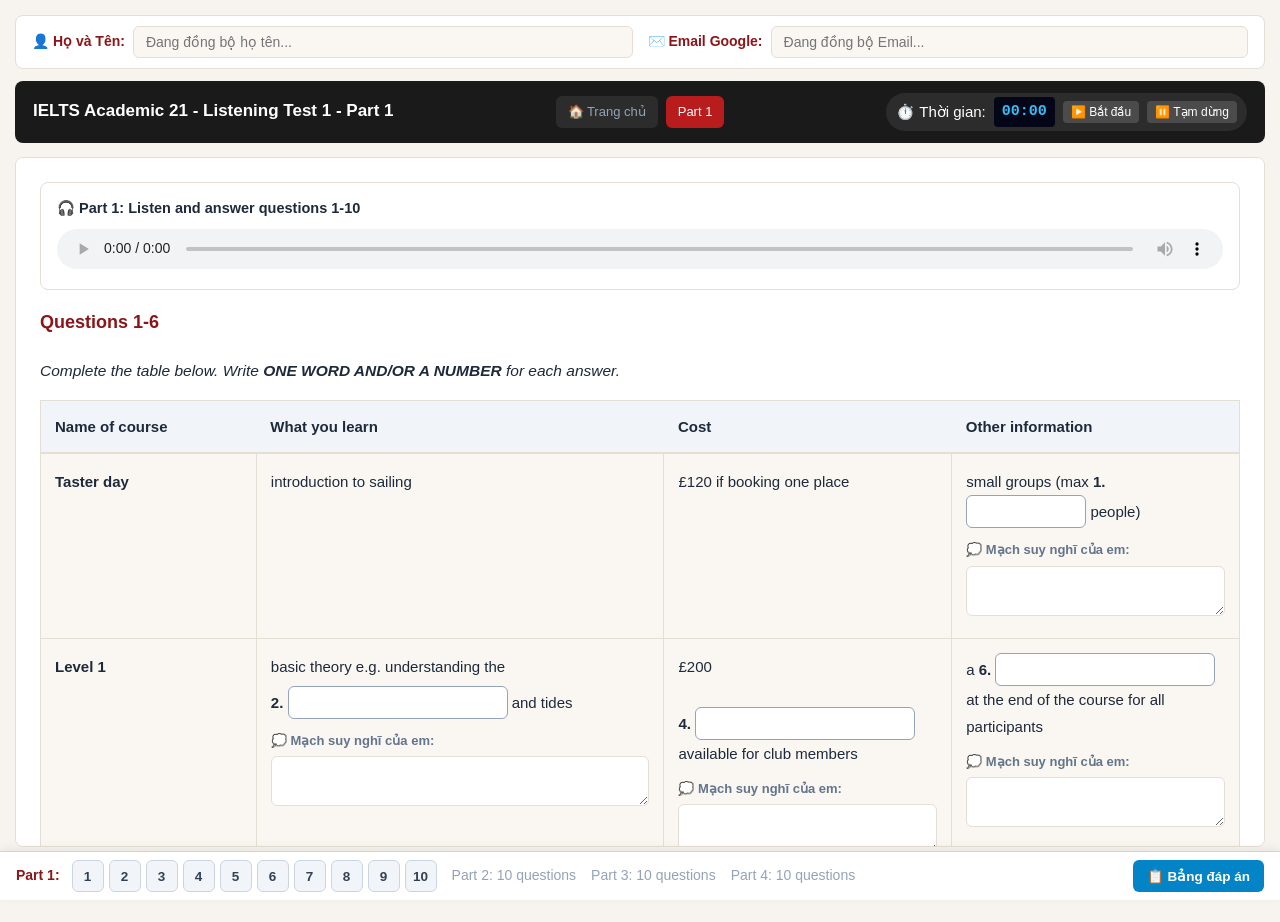
==== cam21-lis-test1-p1.html @ d8013e29 "Update cam21-lis-test1-p1.html" ====
<!DOCTYPE html>
<html lang="vi">
<head>
  <meta charset="UTF-8">
  <title>IELTS 21 Listening Test 1 - Part 1: Oyster Bay Sailing Club</title>
  <link rel="stylesheet" href="ielts-core.css">
</head>
<body>

<div class="user-info-box">
  <div class="user-info-field">
    <label for="studentNameInput">👤 Họ và Tên:</label>
    <input type="text" id="studentNameInput" placeholder="Đang đồng bộ họ tên...">
  </div>
  <div class="user-info-field">
    <label for="studentEmailInput">✉️ Email Google:</label>
    <input type="email" id="studentEmailInput" placeholder="Đang đồng bộ Email...">
  </div>
</div>

<div class="header-bar">
  <h1>IELTS Academic 21 - Listening Test 1 - Part 1</h1>
  
  <div class="header-nav">
    <a href="index.html" class="nav-link">🏠 Trang chủ</a>
    <a href="cam21-lis-test1-p1.html" class="nav-link active">Part 1</a>
  </div>

  <div class="timer-container">
    <span>⏱️ Thời gian:</span>
    <span class="timer-display" id="timerDisplay">00:00</span>
    <button class="btn-timer" onclick="startTimer()">▶️ Bắt đầu</button>
    <button class="btn-timer" onclick="pauseTimer()">⏸️ Tạm dừng</button>
  </div>

  <div class="score-badge" id="scoreBadge">Điểm số: <span id="scoreText">0/10</span></div>
</div>

<!-- CONTAINER CHÍNH -->
<div class="container" id="mainContainer">
  
  <!-- CỘT BÊN TRÁI: TRANSCRIPT (ẨN KHI LÀM, HIỆN KHI NỘP BÀI ĐỐI CHIẾU) -->
  <div class="passage-box" id="passageBox">
    <h2>LISTENING TRANSCRIPT - PART 1</h2>
    <p style="font-size: 13.5px; color: #64748b; font-style: italic; margin-bottom: 15px;">
      💡 <b>Mẹo Audio Sync:</b> Bấm vào bất kỳ câu nào bên dưới, audio sẽ tự động tua đến đúng giây đó để nghe lại!
    </p>

    <div class="transcript-line" data-time="35">
      <span class="time-stamp-tag">00:35</span><b>WOMAN:</b> Hello, Oyster Bay Sailing Club. How can I help you?
    </div>
    <div class="transcript-line" data-time="40">
      <span class="time-stamp-tag">00:40</span><b>MAN:</b> Oh hi. I'd like to find out about sailing courses for beginners.
    </div>
    <div class="transcript-line" data-time="44">
      <span class="time-stamp-tag">00:44</span><b>WOMAN:</b> No problem. Is it for yourself?
    </div>
    <div class="transcript-line" data-time="47">
      <span class="time-stamp-tag">00:47</span><b>MAN:</b> Yes. I had a look online but I'm not sure which course would be best.
    </div>
    <div class="transcript-line" data-time="52">
      <span class="time-stamp-tag">00:52</span><b>WOMAN:</b> OK. Well you might be interested in our Taster Days?
    </div>
    <div class="transcript-line" data-time="56">
      <span class="time-stamp-tag">00:56</span><b>MAN:</b> Possibly.
    </div>
    <div class="transcript-line" data-time="58">
      <span class="time-stamp-tag">00:58</span><b>WOMAN:</b> So these are for people who've never sailed before - it's basically an introduction to sailing to find out whether you enjoy it and want to carry on with it.
    </div>
    <div class="transcript-line" data-time="68">
      <span class="time-stamp-tag">01:08</span><b>MAN:</b> And how much is that?
    </div>
    <div class="transcript-line" data-time="70">
      <span class="time-stamp-tag">01:10</span><b>WOMAN:</b> It's £120 for the day - but it's reduced to £110 each if there are two of you.
    </div>
    <div class="transcript-line" data-time="78">
      <span class="time-stamp-tag">01:18</span><b>MAN:</b> No, it would just be me.
    </div>
    <div class="transcript-line" data-time="80">
      <span class="time-stamp-tag">01:20</span><b>WOMAN:</b> Oh that's fine. <span class="hl" id="hl-q1" data-q="[Q1]">You'd be in a small group, usually about eight people but no more than <span class="kw">ten</span></span> - and everyone's always very friendly.
    </div>
    <div class="transcript-line" data-time="91">
      <span class="time-stamp-tag">01:31</span><b>MAN:</b> Uh huh. And are there any other suitable courses?
    </div>
    <div class="transcript-line" data-time="95">
      <span class="time-stamp-tag">01:35</span><b>WOMAN:</b> The other option is the Level 1 course. These are two-day weekend courses and we run those all year round.
    </div>
    <div class="transcript-line" data-time="103">
      <span class="time-stamp-tag">01:43</span><b>MAN:</b> OK. And what do you learn on that course?
    </div>
    <div class="transcript-line" data-time="106">
      <span class="time-stamp-tag">01:46</span><b>WOMAN:</b> This is a mix of theory and practical skills. <span class="hl" id="hl-q2" data-q="[Q2]">So you learn about things like the <span class="kw">weather</span>, which is obviously really important and also the tides</span>, <span class="hl" id="hl-q3" data-q="[Q3]">as well as learning basic sailing skills. You go out into the harbour in special training dinghies for beginners, two people in each dinghy and an instructor. He or she will make sure you understand everything you need to know about <span class="kw">safety</span></span>.
    </div>
    <div class="transcript-line" data-time="137">
      <span class="time-stamp-tag">02:17</span><b>MAN:</b> It sounds like hard work!
    </div>
    <div class="transcript-line" data-time="139">
      <span class="time-stamp-tag">02:19</span><b>WOMAN:</b> Yes, but you'll have a lot of fun too.
    </div>
    <div class="transcript-line" data-time="142">
      <span class="time-stamp-tag">02:22</span><b>MAN:</b> And the cost of that one is ... ?
    </div>
    <div class="transcript-line" data-time="144">
      <span class="time-stamp-tag">02:24</span><b>WOMAN:</b> <span class="hl" id="hl-q4" data-q="[Q4]">£200. But it's a bit cheaper if you decide to join the club. There's a <span class="kw">discount</span> for members</span>.
    </div>
    <div class="transcript-line" data-time="152">
      <span class="time-stamp-tag">02:32</span><b>MAN:</b> Well, I'm not sure about that yet.
    </div>
    <div class="transcript-line" data-time="155">
      <span class="time-stamp-tag">02:35</span><b>WOMAN:</b> You've got plenty of time to decide.
    </div>
    <div class="transcript-line" data-time="158">
      <span class="time-stamp-tag">02:38</span><b>MAN:</b> And does the cost include everything?
    </div>
    <div class="transcript-line" data-time="160">
      <span class="time-stamp-tag">02:40</span><b>WOMAN:</b> <span class="hl" id="hl-q5" data-q="[Q5]">Yes, everything's included and you also get a really good <span class="kw">dictionary</span> explaining all the sailing terminology</span>. A lot of people struggle with this at first. It's got lots of pictures, so I'm sure you'd find it really helpful. <span class="hl" id="hl-q6" data-q="[Q6]">And on completion of the course you get a <span class="kw">certificate</span></span>. Then you're ready to move on to the Level 2 course.
    </div>
    <div class="transcript-line" data-time="186">
      <span class="time-stamp-tag">03:06</span><b>MAN:</b> Sounds good.
    </div>
    <div class="transcript-line" data-time="188">
      <span class="time-stamp-tag">03:08</span><b>WOMAN:</b> I think that's all the info you need for now. Just a couple of general things. For example, it's really important that you know how to swim.
    </div>
    <div class="transcript-line" data-time="196">
      <span class="time-stamp-tag">03:16</span><b>MAN:</b> Yes, I'm pretty confident in the water.
    </div>
    <div class="transcript-line" data-time="199">
      <span class="time-stamp-tag">03:19</span><b>WOMAN:</b> Great. <span class="hl" id="hl-q7" data-q="[Q7]">The other thing I should tell you is that we provide wetsuits and life jackets but you need to bring swimming trunks and some old trainers. MAN: And a <span class="kw">towel</span>? WOMAN: Yes definitely</span>. And you might want to bring your own toiletries, things like shampoo.
    </div>
    <div class="transcript-line" data-time="220">
      <span class="time-stamp-tag">03:40</span><b>MAN:</b> <span class="hl" id="hl-q8" data-q="[Q8]">OK. What about food and drink? Do I need to bring that or is there a <span class="kw">café</span> at the club? WOMAN: Yes, you can get sandwiches, cakes and snacks there</span>. The food's pretty reasonable.
    </div>
    <div class="transcript-line" data-time="234">
      <span class="time-stamp-tag">03:54</span><b>MAN:</b> OK good. Well I think I'm interested in the Level 1 course. But I know absolutely nothing about sailing so is there anything I can do to prepare myself a bit?
    </div>
    <div class="transcript-line" data-time="246">
      <span class="time-stamp-tag">04:06</span><b>WOMAN:</b> <span class="hl" id="hl-q9" data-q="[Q9]">I recommend you watch some <span class="kw">videos</span> we use for training. They're available online</span>. I can send you the link. They'll give you an idea of what to expect.
    </div>
    <div class="transcript-line" data-time="259">
      <span class="time-stamp-tag">04:19</span><b>MAN:</b> Perfect, thanks. That would be very helpful. <span class="hl" id="hl-q10" data-q="[Q10]">Oh and just one other thing - I'll be cycling to the club and will need somewhere to put valuables. I'm just wondering if there are <span class="kw">lockers</span> for people to use? WOMAN: Yes, there are plenty in the changing rooms</span>.
    </div>
    <div class="transcript-line" data-time="275">
      <span class="time-stamp-tag">04:35</span><b>MAN:</b> Great. OK well could you book me onto...
    </div>
  </div>

  <!-- THANH KÉO RESIZER CHIA CỘT (CÓ ICON 2 MŨI TÊN NHƯ HÌNH) -->
  <div class="resizer" id="dragResizer">
    <div class="resizer-icon">◄►</div>
  </div>

  <!-- CỘT BÊN PHẢI: AUDIO & CÂU HỎI -->
  <div class="question-box" id="questionBox">
    
    <!-- Audio Player -->
    <div class="audio-player-container">
      <div class="audio-player-header">
        🎧 <b>Part 1:</b> Listen and answer questions 1-10
      </div>
      <audio id="mainAudioElement" class="audio-player-element" controls preload="metadata">
        <source src="https://archive.org/download/cambridge-21-test-1_202609/Cambridge%2021%20-%20Test%201.mp3" type="audio/mpeg">
        Trình duyệt của bạn không hỗ trợ phát âm thanh.
      </audio>
    </div>

    <!-- KHỐI BẢNG CÂU HỎI 1-6 -->
    <h3 style="color: var(--primary-blue); font-size: 18px; margin-top: 5px;">Questions 1-6</h3>
    <p><i>Complete the table below. Write <b>ONE WORD AND/OR A NUMBER</b> for each answer.</i></p>

    <table class="table-question">
      <thead>
        <tr>
          <th style="width: 18%;">Name of course</th>
          <th style="width: 34%;">What you learn</th>
          <th style="width: 24%;">Cost</th>
          <th style="width: 24%;">Other information</th>
        </tr>
      </thead>
      <tbody>
        <tr>
          <td><b>Taster day</b></td>
          <td>introduction to sailing</td>
          <td>£120 if booking one place</td>
          <td>
            <div class="question" id="q1" style="background: transparent; padding: 0; border: none;">
              small groups (max <b>1.</b> <input type="text" id="q1_input" class="fill-input" style="width: 70px;"> people)
              <div class="thought-box"><label>💭 Mạch suy nghĩ của em:</label><textarea id="q1_thought"></textarea></div>
              <div class="result"></div>
              <div class="explanation">
                <div class="exp-step">• <b>Đáp án đúng:</b> <span class="kw-exp">10</span> hoặc <span class="kw-exp">ten</span></div>
                <div class="exp-step">• <b>Dấu hiệu:</b> "usually about eight people but no more than ten" (no more than = max).</div>
                <button class="btn-locate" onclick="highlightText('hl-q1')">📍 Xem vị trí transcript</button>
                <div class="ai-assistant-box">
                  <label>🤖 Hỏi Trợ giảng AI về câu này:</label>
                  <div class="ai-input-group"><input type="text" id="ai_ask_q1"><button class="ai-btn" onclick="askGeminiAI('q1')">Gửi AI</button></div>
                  <div class="ai-response" id="ai_response_q1"></div>
                </div>
              </div>
            </div>
          </td>
        </tr>

        <tr>
          <td rowspan="2"><b>Level 1</b></td>
          <td>
            basic theory e.g. understanding the 
            <div class="question" id="q2" style="background: transparent; padding: 0; margin: 6px 0; border: none;">
              <b>2.</b> <input type="text" id="q2_input" class="fill-input"> and tides
              <div class="thought-box"><label>💭 Mạch suy nghĩ của em:</label><textarea id="q2_thought"></textarea></div>
              <div class="result"></div>
              <div class="explanation">
                <div class="exp-step">• <b>Đáp án đúng:</b> <span class="kw-exp">weather</span></div>
                <div class="exp-step">• <b>Dấu hiệu:</b> "learn about things like the weather... and also the tides".</div>
                <button class="btn-locate" onclick="highlightText('hl-q2')">📍 Xem vị trí transcript</button>
                <div class="ai-assistant-box">
                  <label>🤖 Hỏi Trợ giảng AI về câu này:</label>
                  <div class="ai-input-group"><input type="text" id="ai_ask_q2"><button class="ai-btn" onclick="askGeminiAI('q2')">Gửi AI</button></div>
                  <div class="ai-response" id="ai_response_q2"></div>
                </div>
              </div>
            </div>
            <br>
            basic sailing skills including 
            <div class="question" id="q3" style="background: transparent; padding: 0; margin: 6px 0; border: none;">
              <b>3.</b> <input type="text" id="q3_input" class="fill-input"> information
              <div class="thought-box"><label>💭 Mạch suy nghĩ của em:</label><textarea id="q3_thought"></textarea></div>
              <div class="result"></div>
              <div class="explanation">
                <div class="exp-step">• <b>Đáp án đúng:</b> <span class="kw-exp">safety</span></div>
                <div class="exp-step">• <b>Dấu hiệu:</b> "understand everything you need to know about safety".</div>
                <button class="btn-locate" onclick="highlightText('hl-q3')">📍 Xem vị trí transcript</button>
                <div class="ai-assistant-box">
                  <label>🤖 Hỏi Trợ giảng AI về câu này:</label>
                  <div class="ai-input-group"><input type="text" id="ai_ask_q3"><button class="ai-btn" onclick="askGeminiAI('q3')">Gửi AI</button></div>
                  <div class="ai-response" id="ai_response_q3"></div>
                </div>
              </div>
            </div>
          </td>
          <td>
            £200<br><br>
            <div class="question" id="q4" style="background: transparent; padding: 0; border: none;">
              <b>4.</b> <input type="text" id="q4_input" class="fill-input"> available for club members
              <div class="thought-box"><label>💭 Mạch suy nghĩ của em:</label><textarea id="q4_thought"></textarea></div>
              <div class="result"></div>
              <div class="explanation">
                <div class="exp-step">• <b>Đáp án đúng:</b> <span class="kw-exp">discount</span></div>
                <div class="exp-step">• <b>Dấu hiệu:</b> "There's a discount for members".</div>
                <button class="btn-locate" onclick="highlightText('hl-q4')">📍 Xem vị trí transcript</button>
                <div class="ai-assistant-box">
                  <label>🤖 Hỏi Trợ giảng AI về câu này:</label>
                  <div class="ai-input-group"><input type="text" id="ai_ask_q4"><button class="ai-btn" onclick="askGeminiAI('q4')">Gửi AI</button></div>
                  <div class="ai-response" id="ai_response_q4"></div>
                </div>
              </div>
            </div>
            <br>
            all inclusive (plus a useful 
            <div class="question" id="q5" style="background: transparent; padding: 0; border: none;">
              <b>5.</b> <input type="text" id="q5_input" class="fill-input"> )
              <div class="thought-box"><label>💭 Mạch suy nghĩ của em:</label><textarea id="q5_thought"></textarea></div>
              <div class="result"></div>
              <div class="explanation">
                <div class="exp-step">• <b>Đáp án đúng:</b> <span class="kw-exp">dictionary</span></div>
                <div class="exp-step">• <b>Dấu hiệu:</b> "get a really good dictionary... find it really helpful" (helpful = useful).</div>
                <button class="btn-locate" onclick="highlightText('hl-q5')">📍 Xem vị trí transcript</button>
                <div class="ai-assistant-box">
                  <label>🤖 Hỏi Trợ giảng AI về câu này:</label>
                  <div class="ai-input-group"><input type="text" id="ai_ask_q5"><button class="ai-btn" onclick="askGeminiAI('q5')">Gửi AI</button></div>
                  <div class="ai-response" id="ai_response_q5"></div>
                </div>
              </div>
            </div>
          </td>
          <td>
            <div class="question" id="q6" style="background: transparent; padding: 0; border: none;">
              a <b>6.</b> <input type="text" id="q6_input" class="fill-input"> at the end of the course for all participants
              <div class="thought-box"><label>💭 Mạch suy nghĩ của em:</label><textarea id="q6_thought"></textarea></div>
              <div class="result"></div>
              <div class="explanation">
                <div class="exp-step">• <b>Đáp án đúng:</b> <span class="kw-exp">certificate</span></div>
                <div class="exp-step">• <b>Dấu hiệu:</b> "on completion of the course you get a certificate".</div>
                <button class="btn-locate" onclick="highlightText('hl-q6')">📍 Xem vị trí transcript</button>
                <div class="ai-assistant-box">
                  <label>🤖 Hỏi Trợ giảng AI về câu này:</label>
                  <div class="ai-input-group"><input type="text" id="ai_ask_q6"><button class="ai-btn" onclick="askGeminiAI('q6')">Gửi AI</button></div>
                  <div class="ai-response" id="ai_response_q6"></div>
                </div>
              </div>
            </div>
          </td>
        </tr>
      </tbody>
    </table>

    <!-- KHỐI CÂU HỎI 7-10 -->
    <h3 style="color: var(--primary-blue); font-size: 18px; margin-top: 35px;">Questions 7-10</h3>
    <p><i>Complete the notes below. Write <b>ONE WORD ONLY</b> for each answer.</i></p>

    <div style="background: var(--bg-subcard); border: 1px solid var(--border-color); padding: 18px; border-radius: 8px;">
      <h4 style="margin-top: 0; font-size: 16px;">General information</h4>
      <ul style="line-height: 2.2; padding-left: 20px;">
        <li>Participants must be able to swim.</li>
        
        <li class="question" id="q7" style="background: transparent; padding: 0; border: none;">
          Bring suitable clothing, a <b>7.</b> <input type="text" id="q7_input" class="fill-input"> and toiletries (e.g. shampoo).
          <div class="thought-box"><label>💭 Mạch suy nghĩ của em:</label><textarea id="q7_thought"></textarea></div>
          <div class="result"></div>
          <div class="explanation">
            <div class="exp-step">• <b>Đáp án đúng:</b> <span class="kw-exp">towel</span></div>
            <div class="exp-step">• <b>Dấu hiệu:</b> MAN: "And a towel?" - WOMAN: "Yes definitely".</div>
            <button class="btn-locate" onclick="highlightText('hl-q7')">📍 Xem vị trí transcript</button>
            <div class="ai-assistant-box">
              <label>🤖 Hỏi Trợ giảng AI về câu này:</label>
              <div class="ai-input-group"><input type="text" id="ai_ask_q7"><button class="ai-btn" onclick="askGeminiAI('q7')">Gửi AI</button></div>
              <div class="ai-response" id="ai_response_q7"></div>
            </div>
          </div>
        </li>

        <li class="question" id="q8" style="background: transparent; padding: 0; border: none;">
          There is a <b>8.</b> <input type="text" id="q8_input" class="fill-input"> at the club.
          <div class="thought-box"><label>💭 Mạch suy nghĩ của em:</label><textarea id="q8_thought"></textarea></div>
          <div class="result"></div>
          <div class="explanation">
            <div class="exp-step">• <b>Đáp án đúng:</b> <span class="kw-exp">café</span> hoặc <span class="kw-exp">cafe</span></div>
            <div class="exp-step">• <b>Dấu hiệu:</b> "is there a café at the club? WOMAN: Yes...".</div>
            <button class="btn-locate" onclick="highlightText('hl-q8')">📍 Xem vị trí transcript</button>
            <div class="ai-assistant-box">
              <label>🤖 Hỏi Trợ giảng AI về câu này:</label>
              <div class="ai-input-group"><input type="text" id="ai_ask_q8"><button class="ai-btn" onclick="askGeminiAI('q8')">Gửi AI</button></div>
              <div class="ai-response" id="ai_response_q8"></div>
            </div>
          </div>
        </li>

        <li class="question" id="q9" style="background: transparent; padding: 0; border: none;">
          Online training <b>9.</b> <input type="text" id="q9_input" class="fill-input"> are recommended.
          <div class="thought-box"><label>💭 Mạch suy nghĩ của em:</label><textarea id="q9_thought"></textarea></div>
          <div class="result"></div>
          <div class="explanation">
            <div class="exp-step">• <b>Đáp án đúng:</b> <span class="kw-exp">videos</span></div>
            <div class="exp-step">• <b>Dấu hiệu:</b> "I recommend you watch some videos... available online".</div>
            <button class="btn-locate" onclick="highlightText('hl-q9')">📍 Xem vị trí transcript</button>
            <div class="ai-assistant-box">
              <label>🤖 Hỏi Trợ giảng AI về câu này:</label>
              <div class="ai-input-group"><input type="text" id="ai_ask_q9"><button class="ai-btn" onclick="askGeminiAI('q9')">Gửi AI</button></div>
              <div class="ai-response" id="ai_response_q9"></div>
            </div>
          </div>
        </li>

        <li class="question" id="q10" style="background: transparent; padding: 0; border: none;">
          <b>10.</b> <input type="text" id="q10_input" class="fill-input"> are available for course participants.
          <div class="thought-box"><label>💭 Mạch suy nghĩ của em:</label><textarea id="q10_thought"></textarea></div>
          <div class="result"></div>
          <div class="explanation">
            <div class="exp-step">• <b>Đáp án đúng:</b> <span class="kw-exp">lockers</span></div>
            <div class="exp-step">• <b>Dấu hiệu:</b> "wondering if there are lockers... WOMAN: Yes, there are plenty".</div>
            <button class="btn-locate" onclick="highlightText('hl-q10')">📍 Xem vị trí transcript</button>
            <div class="ai-assistant-box">
              <label>🤖 Hỏi Trợ giảng AI về câu này:</label>
              <div class="ai-input-group"><input type="text" id="ai_ask_q10"><button class="ai-btn" onclick="askGeminiAI('q10')">Gửi AI</button></div>
              <div class="ai-response" id="ai_response_q10"></div>
            </div>
          </div>
        </li>
      </ul>
    </div>

    <button class="btn-submit" onclick="checkAnswers()">CHẤM BÀI VÀ NỘP KẾT QUẢ</button>
  </div>
</div>

<!-- THANH ĐIỀU HƯỚNG DƯỚI ĐÁY (BOTTOM NAVIGATION BAR) -->
<div class="bottom-nav-bar">
  <div class="bottom-nav-left">
    <div class="part-tab-item active">
      <span>Part 1:</span>
      <div class="part-q-badges">
        <button type="button" class="q-badge-btn" id="badge_q1" onclick="scrollToQuestion('q1')">1</button>
        <button type="button" class="q-badge-btn" id="badge_q2" onclick="scrollToQuestion('q2')">2</button>
        <button type="button" class="q-badge-btn" id="badge_q3" onclick="scrollToQuestion('q3')">3</button>
        <button type="button" class="q-badge-btn" id="badge_q4" onclick="scrollToQuestion('q4')">4</button>
        <button type="button" class="q-badge-btn" id="badge_q5" onclick="scrollToQuestion('q5')">5</button>
        <button type="button" class="q-badge-btn" id="badge_q6" onclick="scrollToQuestion('q6')">6</button>
        <button type="button" class="q-badge-btn" id="badge_q7" onclick="scrollToQuestion('q7')">7</button>
        <button type="button" class="q-badge-btn" id="badge_q8" onclick="scrollToQuestion('q8')">8</button>
        <button type="button" class="q-badge-btn" id="badge_q9" onclick="scrollToQuestion('q9')">9</button>
        <button type="button" class="q-badge-btn" id="badge_q10" onclick="scrollToQuestion('q10')">10</button>
      </div>
    </div>
    <div class="part-tab-item" style="color: #94a3b8; font-weight: normal;">Part 2: 10 questions</div>
    <div class="part-tab-item" style="color: #94a3b8; font-weight: normal;">Part 3: 10 questions</div>
    <div class="part-tab-item" style="color: #94a3b8; font-weight: normal;">Part 4: 10 questions</div>
  </div>

  <div class="bottom-nav-right">
    <button type="button" class="btn-open-modal-list" onclick="toggleResultModal(true)">
      📋 Bảng đáp án
    </button>
  </div>
</div>

<!-- MODAL POPUP DANH SÁCH BÀI LÀM & KẾT QUẢ TỔNG HỢP -->
<div class="modal-backdrop" id="resultModal">
  <div class="modal-content-card">
    <button class="btn-close-modal" onclick="toggleResultModal(false)">✕</button>
    
    <div class="modal-score-summary" id="modalScoreSummaryBox">
      <h2 id="modalBandScoreText">Band Score: Đang làm bài</h2>
      <p style="margin: 6px 0 0 0; color: #475569; font-weight: 600;" id="modalScoreDetailText">
        Hãy điền các câu hỏi và bấm nộp bài để xem điểm chi tiết!
      </p>
    </div>

    <table class="modal-table">
      <thead>
        <tr>
          <th style="width: 15%;">#</th>
          <th style="width: 45%;">Câu trả lời của bạn</th>
          <th style="width: 40%;">Đáp án đúng</th>
        </tr>
      </thead>
      <tbody id="modalTableBody">
        <!-- JS sẽ tự động sinh các dòng câu trả lời vào đây -->
      </tbody>
    </table>
  </div>
</div>

<script>
  window.TEST_DATA = {
    title: "Cam 21 Listening Test 1 - Part 1",
    answers: {
      q1: ["10", "ten"],
      q2: "weather",
      q3: "safety",
      q4: "discount",
      q5: "dictionary",
      q6: "certificate",
      q7: "towel",
      q8: ["café", "cafe"],
      q9: "videos",
      q10: ["lockers", "Lockers"]
    }
  };
</script>
<script src="ielts-core.js"></script>
</body>
</html>
---- ielts-core.css ----
/* ==========================================================================
   IELTS PRACTICE TEST CORE STYLESHEET (ENHANCED FOR LISTENING & READING)
   Features: Resizable Split, Dynamic Full-Width, Bottom Question Bar,
             Audio-Track Sync, Result Modal, Dark Mode, Thought Box, AI Box
   ========================================================================== */

:root {
  --font-size-base: 15px;
  --bg-body: #F7F4EF;
  --bg-card: #FFFFFF;
  --bg-subcard: #FAF7F2;
  --text-main: #1e293b;
  --text-muted: #64748b;
  --border-color: #E5DED4;
  --primary-blue: #8B1518;
  --primary-dark: #1A1A1A;
}

body.dark-theme {
  --bg-body: #0f172a;
  --bg-card: #1e293b;
  --bg-subcard: #0f172a;
  --text-main: #f8fafc;
  --text-muted: #94a3b8;
  --border-color: #334155;
  --primary-blue: #38bdf8;
  --primary-dark: #020617;
}

* { box-sizing: border-box; }

body {
  font-family: 'Segoe UI', -apple-system, BlinkMacSystemFont, Roboto, Helvetica, Arial, sans-serif;
  margin: 0;
  padding: 15px 15px 75px 15px; /* Để trống 75px dưới đáy cho bottom bar */
  background-color: var(--bg-body);
  color: var(--text-main);
  font-size: var(--font-size-base);
  line-height: 1.7;
}

/* User Info Bar */
.user-info-box {
  background: var(--bg-card);
  border: 1px solid var(--border-color);
  padding: 10px 16px;
  border-radius: 8px;
  margin-bottom: 12px;
  display: flex;
  flex-wrap: wrap;
  gap: 15px;
  align-items: center;
}

.user-info-field {
  display: flex;
  align-items: center;
  gap: 8px;
  flex: 1;
  min-width: 240px;
}

.user-info-field label {
  font-weight: 600;
  color: var(--primary-blue);
  font-size: 14px;
  white-space: nowrap;
}

.user-info-field input {
  padding: 7px 12px;
  font-size: 14px;
  border: 1px solid var(--border-color);
  background: var(--bg-subcard);
  color: var(--text-main);
  border-radius: 6px;
  width: 100%;
  outline: none;
}

/* Header Bar */
.header-bar {
  background: var(--primary-dark);
  color: #ffffff;
  padding: 12px 18px;
  border-radius: 8px;
  margin-bottom: 14px;
  display: flex;
  justify-content: space-between;
  align-items: center;
  flex-wrap: wrap;
  gap: 12px;
}

.header-bar h1 {
  margin: 0;
  font-size: 17px;
  font-weight: 700;
}

.header-nav {
  display: flex;
  gap: 8px;
  align-items: center;
}

.nav-link {
  color: #94a3b8;
  text-decoration: none;
  font-size: 13px;
  padding: 5px 12px;
  border-radius: 6px;
  background: rgba(255,255,255,0.08);
}

.nav-link:hover, .nav-link.active {
  color: #ffffff;
  background: #b91c1c;
}

.timer-container {
  display: flex;
  align-items: center;
  gap: 8px;
  background: rgba(255,255,255,0.08);
  padding: 4px 10px;
  border-radius: 20px;
}

.timer-display {
  font-size: 15px;
  font-weight: bold;
  font-family: monospace;
  color: #38bdf8;
  background: #020617;
  padding: 2px 8px;
  border-radius: 4px;
}

.btn-timer {
  background: rgba(255,255,255,0.15);
  color: white;
  border: none;
  padding: 4px 8px;
  border-radius: 4px;
  font-size: 12px;
  cursor: pointer;
}

.score-badge {
  background: #16a34a;
  color: white;
  padding: 5px 14px;
  border-radius: 20px;
  font-weight: bold;
  font-size: 14px;
  display: none;
}

/* Audio Player */
.audio-player-container {
  background: var(--bg-card);
  border: 1.5px solid var(--border-color);
  border-radius: 8px;
  padding: 12px 16px;
  margin-bottom: 16px;
}

.audio-player-header {
  font-weight: 700;
  font-size: 14.5px;
  color: var(--text-main);
  margin-bottom: 8px;
}

.audio-player-element {
  width: 100%;
  height: 40px;
  outline: none;
}

/* ==========================================================================
   LAYOUT CONTAINER: FULL-WIDTH (Khi làm bài) & SPLIT-VIEW (Sau khi nộp)
   ========================================================================== */
.container {
  display: flex;
  gap: 0;
  width: 100%;
  margin: auto;
  height: calc(100vh - 210px);
  min-height: 520px;
  position: relative;
  overflow: hidden;
  border-radius: 8px;
  border: 1px solid var(--border-color);
  background: var(--bg-card);
}

/* Trong lúc làm bài: Transcript bị ẩn, Question tràn full 100% */
.passage-box {
  display: none; /* Mặc định ẩn lúc làm */
  width: 50%;
  background: var(--bg-card);
  padding: 22px;
  overflow-y: auto;
  font-size: 15.5px;
  line-height: 1.8;
  border-right: none;
}

.resizer {
  display: none; /* Ẩn lúc làm */
  width: 14px;
  background: #e2e8f0;
  cursor: col-resize;
  position: relative;
  z-index: 10;
  user-select: none;
  align-items: center;
  justify-content: center;
  transition: background 0.2s;
}

.resizer:hover, .resizer.resizing {
  background: #cbd5e1;
}

/* Nút icon 2 mũi tên kéo ở giữa giống hệt trong ảnh */
.resizer-icon {
  background: #ffffff;
  border: 1px solid #94a3b8;
  border-radius: 4px;
  padding: 4px 1px;
  font-size: 11px;
  font-weight: bold;
  color: #334155;
  box-shadow: 0 1px 3px rgba(0,0,0,0.15);
  pointer-events: none;
}

.question-box {
  width: 100%; /* Tràn viền 100% lúc đang làm bài */
  background: var(--bg-card);
  padding: 24px;
  overflow-y: auto;
  font-size: 15.5px;
  line-height: 1.8;
}

/* KHI NỘP BÀI HOẶC CHẾ ĐỘ XEM LẠI (.submitted-mode) */
.container.submitted-mode .passage-box {
  display: block;
  width: 50%;
}

.container.submitted-mode .resizer {
  display: flex;
}

.container.submitted-mode .question-box {
  width: calc(50% - 14px);
  flex: 1;
}

/* ==========================================================================
   AUDIO-TRACK SYNC TRANSCRIPT
   ========================================================================== */
.transcript-line {
  padding: 4px 8px;
  border-radius: 5px;
  margin-bottom: 8px;
  cursor: pointer;
  transition: background-color 0.2s;
  display: block;
}

.transcript-line:hover {
  background-color: #f1f5f9;
}

/* Câu đang được phát theo audio */
.transcript-line.playing-active {
  background-color: #fef08a !important;
  border-left: 3px solid #eab308;
}

.time-stamp-tag {
  font-size: 11px;
  color: #64748b;
  margin-right: 6px;
  user-select: none;
  font-weight: 600;
}

/* ==========================================================================
   BẢNG VÀ CÂU HỎI CHỮ TO, RÕ RÀNG
   ========================================================================== */
.table-question {
  width: 100%;
  border-collapse: collapse;
  margin-top: 14px;
  background: var(--bg-subcard);
  border: 1.5px solid var(--border-color);
  border-radius: 8px;
  font-size: 15px;
}

.table-question th {
  background: #f1f5f9;
  border-bottom: 2px solid var(--border-color);
  padding: 12px 14px;
  text-align: left;
  font-weight: 700;
  color: var(--text-main);
}

.table-question td {
  padding: 14px;
  border-bottom: 1px solid var(--border-color);
  border-right: 1px solid var(--border-color);
  vertical-align: top;
}

.table-question td:last-child {
  border-right: none;
}

/* Input điền câu trả lời */
input[type="text"].fill-input,
.question input[type="text"] {
  padding: 7px 12px;
  border: 1.5px solid #94a3b8;
  background: var(--bg-card);
  color: var(--text-main);
  border-radius: 6px;
  min-width: 120px;
  font-size: 15px;
  font-weight: 600;
  outline: none;
  transition: border-color 0.2s;
}

input[type="text"].fill-input:focus {
  border-color: #0284c7;
  box-shadow: 0 0 0 2px rgba(2,132,199,0.15);
}

/* Ô Mạch suy nghĩ & AI Assistant */
.thought-box {
  margin-top: 10px;
}

.thought-box label {
  font-size: 13px;
  font-weight: 600;
  color: var(--text-muted);
  display: block;
  margin-bottom: 4px;
}

.thought-box textarea {
  width: 100%;
  height: 50px;
  padding: 8px 10px;
  font-size: 13.5px;
  border: 1px solid var(--border-color);
  background: var(--bg-card);
  color: var(--text-main);
  border-radius: 6px;
  resize: vertical;
  outline: none;
}

.explanation {
  font-size: 14.5px;
  background: var(--bg-card);
  border: 1px solid var(--border-color);
  border-left: 4px solid #0284c7;
  padding: 14px;
  margin-top: 10px;
  border-radius: 6px;
  display: none;
}

.ai-assistant-box {
  margin-top: 10px;
  padding: 12px;
  background: var(--bg-subcard);
  border: 1px solid var(--border-color);
  border-radius: 8px;
}

.ai-assistant-box label {
  font-size: 13px;
  font-weight: 700;
  color: var(--primary-blue);
  display: block;
}

.ai-input-group {
  display: flex;
  gap: 8px;
  margin-top: 6px;
}

.ai-input-group input {
  flex: 1;
  padding: 7px 10px;
  font-size: 13px;
  border: 1px solid var(--border-color);
  background: var(--bg-card);
  border-radius: 6px;
}

.ai-btn {
  background: var(--primary-blue);
  color: white;
  border: none;
  padding: 7px 14px;
  font-size: 13px;
  font-weight: 700;
  border-radius: 6px;
  cursor: pointer;
}

.btn-locate {
  background: #f8fafc;
  border: 1px solid var(--border-color);
  padding: 5px 10px;
  font-size: 13px;
  border-radius: 4px;
  cursor: pointer;
  margin-top: 6px;
  font-weight: 600;
}

.kw-exp {
  background-color: #bbf7d0;
  color: #14532d;
  padding: 2px 6px;
  border-radius: 4px;
  font-weight: 700;
}

/* Nút nộp bài */
.btn-submit {
  background-color: #8B1518;
  color: white;
  border: none;
  padding: 12px 20px;
  font-size: 16px;
  font-weight: 700;
  border-radius: 8px;
  cursor: pointer;
  width: 100%;
  margin-top: 25px;
}

.btn-submit:hover {
  filter: brightness(1.1);
}

/* Highlight Transcript khi bấm nút Locate */
.submitted .hl {
  background-color: #fef08a;
  padding: 2px 4px;
  border-radius: 3px;
  color: #1e293b;
}

.submitted .hl-active {
  background-color: #fde047 !important;
  outline: 2px solid #ca8a04;
}

.submitted .kw {
  background-color: #86efac !important;
  font-weight: 700;
  padding: 1px 4px;
  border-radius: 3px;
  color: #14532d;
}

/* ==========================================================================
   BOTTOM NAVIGATION BAR (CỐ ĐỊNH PHÍA DƯỚI)
   ========================================================================== */
.bottom-nav-bar {
  position: fixed;
  bottom: 0;
  left: 0;
  width: 100%;
  background: #ffffff;
  border-top: 1.5px solid #cbd5e1;
  box-shadow: 0 -3px 10px rgba(0,0,0,0.06);
  padding: 8px 16px;
  display: flex;
  justify-content: space-between;
  align-items: center;
  z-index: 100;
  font-size: 14px;
}

.bottom-nav-left {
  display: flex;
  align-items: center;
  gap: 15px;
  overflow-x: auto;
}

.part-tab-item {
  display: flex;
  align-items: center;
  gap: 6px;
  font-weight: 700;
  color: #334155;
  white-space: nowrap;
}

.part-tab-item.active {
  color: #8B1518;
}

.part-q-badges {
  display: flex;
  align-items: center;
  gap: 5px;
  margin-left: 6px;
}

.q-badge-btn {
  width: 32px;
  height: 32px;
  border-radius: 6px;
  background: #f1f5f9;
  border: 1px solid #cbd5e1;
  color: #334155;
  font-weight: 700;
  font-size: 13.5px;
  display: inline-flex;
  align-items: center;
  justify-content: center;
  cursor: pointer;
  transition: all 0.2s;
  text-decoration: none;
}

.q-badge-btn:hover {
  background: #e2e8f0;
}

/* Khi học sinh đã nhập câu trả lời */
.q-badge-btn.filled {
  background: #cbd5e1;
  color: #0f172a;
  border-color: #94a3b8;
}

/* Sau khi nộp bài: Đúng thì Xanh lá, Sai thì Đỏ */
.q-badge-btn.status-correct {
  background: #16a34a !important;
  color: #ffffff !important;
  border-color: #15803d !important;
}

.q-badge-btn.status-incorrect {
  background: #dc2626 !important;
  color: #ffffff !important;
  border-color: #b91c1c !important;
}

.bottom-nav-right {
  display: flex;
  align-items: center;
  gap: 10px;
}

.btn-open-modal-list {
  background: #0284c7;
  color: white;
  border: none;
  padding: 8px 14px;
  border-radius: 6px;
  font-size: 13.5px;
  font-weight: 700;
  cursor: pointer;
  display: flex;
  align-items: center;
  gap: 6px;
}

/* ==========================================================================
   POPUP MODAL: QUESTION LIST & EXAM RESULT POPUP
   ========================================================================== */
.modal-backdrop {
  display: none;
  position: fixed;
  top: 0;
  left: 0;
  width: 100vw;
  height: 100vh;
  background: rgba(0,0,0,0.55);
  z-index: 1000;
  justify-content: center;
  align-items: center;
  padding: 15px;
}

.modal-content-card {
  background: #ffffff;
  border-radius: 12px;
  width: 100%;
  max-width: 600px;
  max-height: 85vh;
  overflow-y: auto;
  box-shadow: 0 20px 25px -5px rgba(0,0,0,0.2);
  padding: 24px;
  position: relative;
}

.btn-close-modal {
  position: absolute;
  top: 16px;
  right: 18px;
  background: #f1f5f9;
  border: 1px solid #cbd5e1;
  width: 32px;
  height: 32px;
  border-radius: 50%;
  font-weight: bold;
  font-size: 16px;
  cursor: pointer;
}

.modal-score-summary {
  background: #f8fafc;
  border: 1.5px solid #e2e8f0;
  border-radius: 8px;
  padding: 14px;
  margin-bottom: 18px;
  text-align: center;
}

.modal-score-summary h2 {
  margin: 0;
  border-bottom: none;
  color: #8B1518;
  font-size: 22px;
}

.modal-table {
  width: 100%;
  border-collapse: collapse;
  font-size: 14.5px;
}

.modal-table th {
  background: #f1f5f9;
  padding: 10px;
  border-bottom: 2px solid #cbd5e1;
  text-align: left;
}

.modal-table td {
  padding: 10px;
  border-bottom: 1px solid #e2e8f0;
}

.ans-correct-tag {
  color: #16a34a;
  font-weight: 700;
}

.ans-incorrect-tag {
  color: #dc2626;
  font-weight: 700;
  text-decoration: line-through;
}
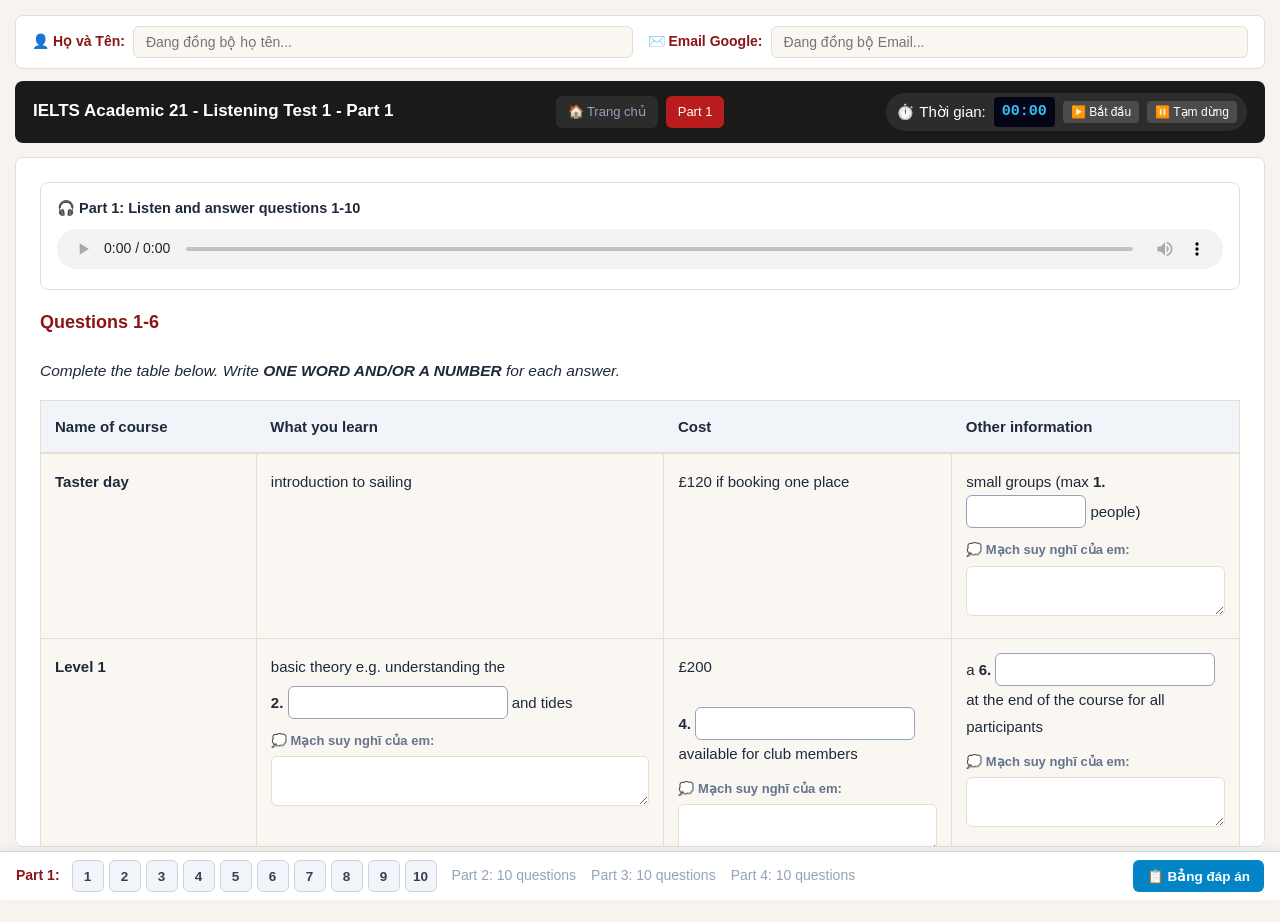
==== commit 7e58524b: "Update cam21-lis-test1-p1.html" ====
--- a/cam21-lis-test1-p1.html
+++ b/cam21-lis-test1-p1.html
@@ -36,120 +36,144 @@
   <div class="score-badge" id="scoreBadge">Điểm số: <span id="scoreText">0/10</span></div>
 </div>
 
-<!-- CONTAINER CHÍNH -->
+<!-- KHUNG CHỨA TOÀN BỘ BÀI THI -->
 <div class="container" id="mainContainer">
   
-  <!-- CỘT BÊN TRÁI: TRANSCRIPT (ẨN KHI LÀM, HIỆN KHI NỘP BÀI ĐỐI CHIẾU) -->
+  <!-- CỘT TRÁI: TRANSCRIPT (ẨN KHI LÀM BÀI, HIỆN KHI NỘP BÀI ĐỂ ĐỐI CHIẾU) -->
   <div class="passage-box" id="passageBox">
     <h2>LISTENING TRANSCRIPT - PART 1</h2>
     <p style="font-size: 13.5px; color: #64748b; font-style: italic; margin-bottom: 15px;">
-      💡 <b>Mẹo Audio Sync:</b> Bấm vào bất kỳ câu nào bên dưới, audio sẽ tự động tua đến đúng giây đó để nghe lại!
+      💡 <b>Audio-Track Sync:</b> Bấm vào bất kỳ câu nào dưới đây để phát audio ngay đúng câu đó!
     </p>
 
-    <div class="transcript-line" data-time="35">
-      <span class="time-stamp-tag">00:35</span><b>WOMAN:</b> Hello, Oyster Bay Sailing Club. How can I help you?
-    </div>
-    <div class="transcript-line" data-time="40">
-      <span class="time-stamp-tag">00:40</span><b>MAN:</b> Oh hi. I'd like to find out about sailing courses for beginners.
-    </div>
-    <div class="transcript-line" data-time="44">
-      <span class="time-stamp-tag">00:44</span><b>WOMAN:</b> No problem. Is it for yourself?
-    </div>
-    <div class="transcript-line" data-time="47">
-      <span class="time-stamp-tag">00:47</span><b>MAN:</b> Yes. I had a look online but I'm not sure which course would be best.
-    </div>
-    <div class="transcript-line" data-time="52">
-      <span class="time-stamp-tag">00:52</span><b>WOMAN:</b> OK. Well you might be interested in our Taster Days?
-    </div>
-    <div class="transcript-line" data-time="56">
-      <span class="time-stamp-tag">00:56</span><b>MAN:</b> Possibly.
-    </div>
-    <div class="transcript-line" data-time="58">
-      <span class="time-stamp-tag">00:58</span><b>WOMAN:</b> So these are for people who've never sailed before - it's basically an introduction to sailing to find out whether you enjoy it and want to carry on with it.
-    </div>
-    <div class="transcript-line" data-time="68">
-      <span class="time-stamp-tag">01:08</span><b>MAN:</b> And how much is that?
-    </div>
-    <div class="transcript-line" data-time="70">
-      <span class="time-stamp-tag">01:10</span><b>WOMAN:</b> It's £120 for the day - but it's reduced to £110 each if there are two of you.
-    </div>
-    <div class="transcript-line" data-time="78">
-      <span class="time-stamp-tag">01:18</span><b>MAN:</b> No, it would just be me.
-    </div>
-    <div class="transcript-line" data-time="80">
-      <span class="time-stamp-tag">01:20</span><b>WOMAN:</b> Oh that's fine. <span class="hl" id="hl-q1" data-q="[Q1]">You'd be in a small group, usually about eight people but no more than <span class="kw">ten</span></span> - and everyone's always very friendly.
-    </div>
-    <div class="transcript-line" data-time="91">
-      <span class="time-stamp-tag">01:31</span><b>MAN:</b> Uh huh. And are there any other suitable courses?
-    </div>
-    <div class="transcript-line" data-time="95">
-      <span class="time-stamp-tag">01:35</span><b>WOMAN:</b> The other option is the Level 1 course. These are two-day weekend courses and we run those all year round.
-    </div>
-    <div class="transcript-line" data-time="103">
-      <span class="time-stamp-tag">01:43</span><b>MAN:</b> OK. And what do you learn on that course?
-    </div>
-    <div class="transcript-line" data-time="106">
-      <span class="time-stamp-tag">01:46</span><b>WOMAN:</b> This is a mix of theory and practical skills. <span class="hl" id="hl-q2" data-q="[Q2]">So you learn about things like the <span class="kw">weather</span>, which is obviously really important and also the tides</span>, <span class="hl" id="hl-q3" data-q="[Q3]">as well as learning basic sailing skills. You go out into the harbour in special training dinghies for beginners, two people in each dinghy and an instructor. He or she will make sure you understand everything you need to know about <span class="kw">safety</span></span>.
-    </div>
-    <div class="transcript-line" data-time="137">
-      <span class="time-stamp-tag">02:17</span><b>MAN:</b> It sounds like hard work!
-    </div>
-    <div class="transcript-line" data-time="139">
-      <span class="time-stamp-tag">02:19</span><b>WOMAN:</b> Yes, but you'll have a lot of fun too.
-    </div>
-    <div class="transcript-line" data-time="142">
-      <span class="time-stamp-tag">02:22</span><b>MAN:</b> And the cost of that one is ... ?
-    </div>
-    <div class="transcript-line" data-time="144">
-      <span class="time-stamp-tag">02:24</span><b>WOMAN:</b> <span class="hl" id="hl-q4" data-q="[Q4]">£200. But it's a bit cheaper if you decide to join the club. There's a <span class="kw">discount</span> for members</span>.
-    </div>
-    <div class="transcript-line" data-time="152">
-      <span class="time-stamp-tag">02:32</span><b>MAN:</b> Well, I'm not sure about that yet.
-    </div>
-    <div class="transcript-line" data-time="155">
-      <span class="time-stamp-tag">02:35</span><b>WOMAN:</b> You've got plenty of time to decide.
+    <div class="transcript-line" data-time="117">
+      <span class="time-stamp-tag">01:57</span><b>WOMAN:</b> Hello, Oyster Bay Sailing Club. How can I help you?
+    </div>
+    <div class="transcript-line" data-time="121">
+      <span class="time-stamp-tag">02:01</span><b>MAN:</b> Oh, hi. I'd like to find out about sailing courses for beginners.
+    </div>
+    <div class="transcript-line" data-time="125">
+      <span class="time-stamp-tag">02:05</span><b>WOMAN:</b> No problem. Is it for yourself?
+    </div>
+    <div class="transcript-line" data-time="127">
+      <span class="time-stamp-tag">02:07</span><b>MAN:</b> Yes. I had a look online, but I'm not sure which course would be best.
+    </div>
+    <div class="transcript-line" data-time="132">
+      <span class="time-stamp-tag">02:12</span><b>WOMAN:</b> Okay. Well, you might be interested in our Taster Days?
+    </div>
+    <div class="transcript-line" data-time="136">
+      <span class="time-stamp-tag">02:16</span><b>MAN:</b> Possibly.
+    </div>
+    <div class="transcript-line" data-time="138">
+      <span class="time-stamp-tag">02:18</span><b>WOMAN:</b> So, these are for people who've never sailed before. It's basically an introduction to sailing to find out whether you enjoy it and want to carry on with it.
+    </div>
+    <div class="transcript-line" data-time="147">
+      <span class="time-stamp-tag">02:27</span><b>MAN:</b> And how much is that?
+    </div>
+    <div class="transcript-line" data-time="150">
+      <span class="time-stamp-tag">02:30</span><b>WOMAN:</b> It's £120 for the day, but it's reduced to £110 each if there were two of you.
     </div>
     <div class="transcript-line" data-time="158">
-      <span class="time-stamp-tag">02:38</span><b>MAN:</b> And does the cost include everything?
-    </div>
-    <div class="transcript-line" data-time="160">
-      <span class="time-stamp-tag">02:40</span><b>WOMAN:</b> <span class="hl" id="hl-q5" data-q="[Q5]">Yes, everything's included and you also get a really good <span class="kw">dictionary</span> explaining all the sailing terminology</span>. A lot of people struggle with this at first. It's got lots of pictures, so I'm sure you'd find it really helpful. <span class="hl" id="hl-q6" data-q="[Q6]">And on completion of the course you get a <span class="kw">certificate</span></span>. Then you're ready to move on to the Level 2 course.
+      <span class="time-stamp-tag">02:38</span><b>MAN:</b> No, it would just be me.
+    </div>
+
+    <!-- CÂU 1 -->
+    <div class="transcript-line" data-time="162">
+      <span class="time-stamp-tag">02:42</span><b>WOMAN:</b> Oh, that's fine. <span class="hl" id="hl-q1" data-q="[Q1]">You'd be in a small group, usually about eight people, but no more than <span class="kw">ten</span></span>, and everyone's always very friendly.
+    </div>
+
+    <div class="transcript-line" data-time="171">
+      <span class="time-stamp-tag">02:51</span><b>MAN:</b> Uh-huh. And are there any other suitable courses?
+    </div>
+    <div class="transcript-line" data-time="177">
+      <span class="time-stamp-tag">02:57</span><b>WOMAN:</b> The other option is the Level 1 course. These are two-day weekend courses and we run those all year round.
     </div>
     <div class="transcript-line" data-time="186">
-      <span class="time-stamp-tag">03:06</span><b>MAN:</b> Sounds good.
-    </div>
-    <div class="transcript-line" data-time="188">
-      <span class="time-stamp-tag">03:08</span><b>WOMAN:</b> I think that's all the info you need for now. Just a couple of general things. For example, it's really important that you know how to swim.
-    </div>
-    <div class="transcript-line" data-time="196">
-      <span class="time-stamp-tag">03:16</span><b>MAN:</b> Yes, I'm pretty confident in the water.
-    </div>
-    <div class="transcript-line" data-time="199">
-      <span class="time-stamp-tag">03:19</span><b>WOMAN:</b> Great. <span class="hl" id="hl-q7" data-q="[Q7]">The other thing I should tell you is that we provide wetsuits and life jackets but you need to bring swimming trunks and some old trainers. MAN: And a <span class="kw">towel</span>? WOMAN: Yes definitely</span>. And you might want to bring your own toiletries, things like shampoo.
-    </div>
-    <div class="transcript-line" data-time="220">
-      <span class="time-stamp-tag">03:40</span><b>MAN:</b> <span class="hl" id="hl-q8" data-q="[Q8]">OK. What about food and drink? Do I need to bring that or is there a <span class="kw">café</span> at the club? WOMAN: Yes, you can get sandwiches, cakes and snacks there</span>. The food's pretty reasonable.
-    </div>
-    <div class="transcript-line" data-time="234">
-      <span class="time-stamp-tag">03:54</span><b>MAN:</b> OK good. Well I think I'm interested in the Level 1 course. But I know absolutely nothing about sailing so is there anything I can do to prepare myself a bit?
-    </div>
-    <div class="transcript-line" data-time="246">
-      <span class="time-stamp-tag">04:06</span><b>WOMAN:</b> <span class="hl" id="hl-q9" data-q="[Q9]">I recommend you watch some <span class="kw">videos</span> we use for training. They're available online</span>. I can send you the link. They'll give you an idea of what to expect.
-    </div>
-    <div class="transcript-line" data-time="259">
-      <span class="time-stamp-tag">04:19</span><b>MAN:</b> Perfect, thanks. That would be very helpful. <span class="hl" id="hl-q10" data-q="[Q10]">Oh and just one other thing - I'll be cycling to the club and will need somewhere to put valuables. I'm just wondering if there are <span class="kw">lockers</span> for people to use? WOMAN: Yes, there are plenty in the changing rooms</span>.
-    </div>
-    <div class="transcript-line" data-time="275">
-      <span class="time-stamp-tag">04:35</span><b>MAN:</b> Great. OK well could you book me onto...
-    </div>
-  </div>
-
-  <!-- THANH KÉO RESIZER CHIA CỘT (CÓ ICON 2 MŨI TÊN NHƯ HÌNH) -->
+      <span class="time-stamp-tag">03:06</span><b>MAN:</b> Okay. And what do you learn on that course?
+    </div>
+
+    <!-- CÂU 2 & 3 -->
+    <div class="transcript-line" data-time="189">
+      <span class="time-stamp-tag">03:09</span><b>WOMAN:</b> This is a mix of theory and practical skills. <span class="hl" id="hl-q2" data-q="[Q2]">So you learn about things like the <span class="kw">weather</span>, which is obviously really important and also the tides</span>, <span class="hl" id="hl-q3" data-q="[Q3]">as well as learning basic sailing skills. You go out into the harbor in special training dinghies for beginners. Two people in each dinghy and an instructor. He or she will make sure you understand everything you need to know about <span class="kw">safety</span></span>.
+    </div>
+
+    <div class="transcript-line" data-time="217">
+      <span class="time-stamp-tag">03:37</span><b>MAN:</b> It sounds like hard work.
+    </div>
+    <div class="transcript-line" data-time="219">
+      <span class="time-stamp-tag">03:39</span><b>WOMAN:</b> Yes, but you'll have a lot of fun, too.
+    </div>
+    <div class="transcript-line" data-time="222">
+      <span class="time-stamp-tag">03:42</span><b>MAN:</b> And the cost of that one is ... ?
+    </div>
+
+    <!-- CÂU 4 -->
+    <div class="transcript-line" data-time="224">
+      <span class="time-stamp-tag">03:44</span><b>WOMAN:</b> <span class="hl" id="hl-q4" data-q="[Q4]">£200, but it's a bit cheaper if you decide to join the club. There's a <span class="kw">discount</span> for members</span>.
+    </div>
+
+    <div class="transcript-line" data-time="233">
+      <span class="time-stamp-tag">03:53</span><b>MAN:</b> Well, I'm not sure about that yet.
+    </div>
+    <div class="transcript-line" data-time="235">
+      <span class="time-stamp-tag">03:55</span><b>WOMAN:</b> You've got plenty of time to decide.
+    </div>
+    <div class="transcript-line" data-time="238">
+      <span class="time-stamp-tag">03:58</span><b>MAN:</b> And does the cost include everything?
+    </div>
+
+    <!-- CÂU 5 & 6 -->
+    <div class="transcript-line" data-time="241">
+      <span class="time-stamp-tag">04:01</span><b>WOMAN:</b> <span class="hl" id="hl-q5" data-q="[Q5]">Yes, everything's included. And you also get a really good <span class="kw">dictionary</span> explaining all the sailing terminology</span>. A lot of people struggle with this at first. It's got lots of pictures, so I'm sure you'd find it really helpful. <span class="hl" id="hl-q6" data-q="[Q6]">And on completion of the course, you get a <span class="kw">certificate</span></span>. Then you're ready to move on to the Level 2 course.
+    </div>
+
+    <div class="transcript-line" data-time="266">
+      <span class="time-stamp-tag">04:26</span><b>MAN:</b> Sounds good.
+    </div>
+
+    <!-- CÂU 7 - 10 -->
+    <div class="transcript-line" data-time="308">
+      <span class="time-stamp-tag">05:08</span><b>WOMAN:</b> I think that's all the info you need for now. Just a couple of general things. For example, it's really important that you know how to swim.
+    </div>
+    <div class="transcript-line" data-time="316">
+      <span class="time-stamp-tag">05:16</span><b>MAN:</b> Yes, I'm pretty confident in the water.
+    </div>
+
+    <!-- CÂU 7 -->
+    <div class="transcript-line" data-time="319">
+      <span class="time-stamp-tag">05:19</span><b>WOMAN:</b> Great. <span class="hl" id="hl-q7" data-q="[Q7]">The other thing I should tell you is that we provide wetsuits and life jackets, but you need to bring swimming trunks and some old trainers and a <span class="kw">towel</span>. MAN: Yes, definitely</span>. And you might want to bring your own toiletries, things like shampoo.
+    </div>
+
+    <!-- CÂU 8 -->
+    <div class="transcript-line" data-time="337">
+      <span class="time-stamp-tag">05:37</span><b>MAN:</b> <span class="hl" id="hl-q8" data-q="[Q8]">Okay. What about food and drink? Do I need to bring that or is there a <span class="kw">café</span> at the club? WOMAN: Yes, you can get sandwiches, cakes, and snacks there</span>. The food's pretty reasonable.
+    </div>
+
+    <div class="transcript-line" data-time="351">
+      <span class="time-stamp-tag">05:51</span><b>MAN:</b> Okay, good. Well, I think I'm interested in the Level 1 course, but I know absolutely nothing about sailing, so is there anything I can do to prepare myself a bit?
+    </div>
+
+    <!-- CÂU 9 -->
+    <div class="transcript-line" data-time="364">
+      <span class="time-stamp-tag">06:04</span><b>WOMAN:</b> <span class="hl" id="hl-q9" data-q="[Q9]">I recommend you watch some <span class="kw">videos</span> we use for training. They're available online</span>. I can send you the link. They'll give you an idea of what to expect.
+    </div>
+
+    <!-- CÂU 10 -->
+    <div class="transcript-line" data-time="376">
+      <span class="time-stamp-tag">06:16</span><b>MAN:</b> Perfect. Thanks. That would be very helpful. <span class="hl" id="hl-q10" data-q="[Q10]">Oh, and just one other thing. I'll be cycling to the club and will need somewhere to put valuables. I'm just wondering if there are <span class="kw">lockers</span> for people to use? WOMAN: Yes, there are plenty in the changing rooms</span>.
+    </div>
+
+    <div class="transcript-line" data-time="392">
+      <span class="time-stamp-tag">06:32</span><b>MAN:</b> Great. Okay. Well, could you book me on to the...
+    </div>
+  </div>
+
+  <!-- THANH KÉO ĐỘ RỘNG 2 CỘT (RESIZER VỚI ICON 2 MŨI TÊN) -->
   <div class="resizer" id="dragResizer">
     <div class="resizer-icon">◄►</div>
   </div>
 
-  <!-- CỘT BÊN PHẢI: AUDIO & CÂU HỎI -->
+  <!-- CỘT PHẢI: AUDIO & KHỐI CÂU HỎI TRÀN MÀN HÌNH -->
   <div class="question-box" id="questionBox">
     
     <!-- Audio Player -->
@@ -163,7 +187,7 @@
       </audio>
     </div>
 
-    <!-- KHỐI BẢNG CÂU HỎI 1-6 -->
+    <!-- KHỐI CÂU HỎI 1-6 DẠNG BẢNG -->
     <h3 style="color: var(--primary-blue); font-size: 18px; margin-top: 5px;">Questions 1-6</h3>
     <p><i>Complete the table below. Write <b>ONE WORD AND/OR A NUMBER</b> for each answer.</i></p>
 
@@ -188,7 +212,7 @@
               <div class="result"></div>
               <div class="explanation">
                 <div class="exp-step">• <b>Đáp án đúng:</b> <span class="kw-exp">10</span> hoặc <span class="kw-exp">ten</span></div>
-                <div class="exp-step">• <b>Dấu hiệu:</b> "usually about eight people but no more than ten" (no more than = max).</div>
+                <div class="exp-step">• <b>Dấu hiệu nhận biết:</b> "usually about eight people but no more than ten" (no more than = max).</div>
                 <button class="btn-locate" onclick="highlightText('hl-q1')">📍 Xem vị trí transcript</button>
                 <div class="ai-assistant-box">
                   <label>🤖 Hỏi Trợ giảng AI về câu này:</label>
@@ -210,7 +234,7 @@
               <div class="result"></div>
               <div class="explanation">
                 <div class="exp-step">• <b>Đáp án đúng:</b> <span class="kw-exp">weather</span></div>
-                <div class="exp-step">• <b>Dấu hiệu:</b> "learn about things like the weather... and also the tides".</div>
+                <div class="exp-step">• <b>Dấu hiệu nhận biết:</b> "learn about things like the weather... and also the tides".</div>
                 <button class="btn-locate" onclick="highlightText('hl-q2')">📍 Xem vị trí transcript</button>
                 <div class="ai-assistant-box">
                   <label>🤖 Hỏi Trợ giảng AI về câu này:</label>
@@ -227,7 +251,7 @@
               <div class="result"></div>
               <div class="explanation">
                 <div class="exp-step">• <b>Đáp án đúng:</b> <span class="kw-exp">safety</span></div>
-                <div class="exp-step">• <b>Dấu hiệu:</b> "understand everything you need to know about safety".</div>
+                <div class="exp-step">• <b>Dấu hiệu nhận biết:</b> "understand everything you need to know about safety".</div>
                 <button class="btn-locate" onclick="highlightText('hl-q3')">📍 Xem vị trí transcript</button>
                 <div class="ai-assistant-box">
                   <label>🤖 Hỏi Trợ giảng AI về câu này:</label>
@@ -245,7 +269,7 @@
               <div class="result"></div>
               <div class="explanation">
                 <div class="exp-step">• <b>Đáp án đúng:</b> <span class="kw-exp">discount</span></div>
-                <div class="exp-step">• <b>Dấu hiệu:</b> "There's a discount for members".</div>
+                <div class="exp-step">• <b>Dấu hiệu nhận biết:</b> "There's a discount for members".</div>
                 <button class="btn-locate" onclick="highlightText('hl-q4')">📍 Xem vị trí transcript</button>
                 <div class="ai-assistant-box">
                   <label>🤖 Hỏi Trợ giảng AI về câu này:</label>
@@ -262,7 +286,7 @@
               <div class="result"></div>
               <div class="explanation">
                 <div class="exp-step">• <b>Đáp án đúng:</b> <span class="kw-exp">dictionary</span></div>
-                <div class="exp-step">• <b>Dấu hiệu:</b> "get a really good dictionary... find it really helpful" (helpful = useful).</div>
+                <div class="exp-step">• <b>Dấu hiệu nhận biết:</b> "get a really good dictionary... find it really helpful".</div>
                 <button class="btn-locate" onclick="highlightText('hl-q5')">📍 Xem vị trí transcript</button>
                 <div class="ai-assistant-box">
                   <label>🤖 Hỏi Trợ giảng AI về câu này:</label>
@@ -279,7 +303,7 @@
               <div class="result"></div>
               <div class="explanation">
                 <div class="exp-step">• <b>Đáp án đúng:</b> <span class="kw-exp">certificate</span></div>
-                <div class="exp-step">• <b>Dấu hiệu:</b> "on completion of the course you get a certificate".</div>
+                <div class="exp-step">• <b>Dấu hiệu nhận biết:</b> "on completion of the course you get a certificate".</div>
                 <button class="btn-locate" onclick="highlightText('hl-q6')">📍 Xem vị trí transcript</button>
                 <div class="ai-assistant-box">
                   <label>🤖 Hỏi Trợ giảng AI về câu này:</label>
@@ -308,7 +332,7 @@
           <div class="result"></div>
           <div class="explanation">
             <div class="exp-step">• <b>Đáp án đúng:</b> <span class="kw-exp">towel</span></div>
-            <div class="exp-step">• <b>Dấu hiệu:</b> MAN: "And a towel?" - WOMAN: "Yes definitely".</div>
+            <div class="exp-step">• <b>Dấu hiệu nhận biết:</b> MAN: "And a towel?" - WOMAN: "Yes definitely".</div>
             <button class="btn-locate" onclick="highlightText('hl-q7')">📍 Xem vị trí transcript</button>
             <div class="ai-assistant-box">
               <label>🤖 Hỏi Trợ giảng AI về câu này:</label>
@@ -324,7 +348,7 @@
           <div class="result"></div>
           <div class="explanation">
             <div class="exp-step">• <b>Đáp án đúng:</b> <span class="kw-exp">café</span> hoặc <span class="kw-exp">cafe</span></div>
-            <div class="exp-step">• <b>Dấu hiệu:</b> "is there a café at the club? WOMAN: Yes...".</div>
+            <div class="exp-step">• <b>Dấu hiệu nhận biết:</b> "is there a café at the club? WOMAN: Yes...".</div>
             <button class="btn-locate" onclick="highlightText('hl-q8')">📍 Xem vị trí transcript</button>
             <div class="ai-assistant-box">
               <label>🤖 Hỏi Trợ giảng AI về câu này:</label>
@@ -340,7 +364,7 @@
           <div class="result"></div>
           <div class="explanation">
             <div class="exp-step">• <b>Đáp án đúng:</b> <span class="kw-exp">videos</span></div>
-            <div class="exp-step">• <b>Dấu hiệu:</b> "I recommend you watch some videos... available online".</div>
+            <div class="exp-step">• <b>Dấu hiệu nhận biết:</b> "I recommend you watch some videos... available online".</div>
             <button class="btn-locate" onclick="highlightText('hl-q9')">📍 Xem vị trí transcript</button>
             <div class="ai-assistant-box">
               <label>🤖 Hỏi Trợ giảng AI về câu này:</label>
@@ -356,7 +380,7 @@
           <div class="result"></div>
           <div class="explanation">
             <div class="exp-step">• <b>Đáp án đúng:</b> <span class="kw-exp">lockers</span></div>
-            <div class="exp-step">• <b>Dấu hiệu:</b> "wondering if there are lockers... WOMAN: Yes, there are plenty".</div>
+            <div class="exp-step">• <b>Dấu hiệu nhận biết:</b> "wondering if there are lockers... WOMAN: Yes, there are plenty".</div>
             <button class="btn-locate" onclick="highlightText('hl-q10')">📍 Xem vị trí transcript</button>
             <div class="ai-assistant-box">
               <label>🤖 Hỏi Trợ giảng AI về câu này:</label>
@@ -372,7 +396,7 @@
   </div>
 </div>
 
-<!-- THANH ĐIỀU HƯỚNG DƯỚI ĐÁY (BOTTOM NAVIGATION BAR) -->
+<!-- THANH ĐIỀU HƯỚNG DƯỚI ĐÁY CỐ ĐỊNH (BOTTOM NAV BAR) -->
 <div class="bottom-nav-bar">
   <div class="bottom-nav-left">
     <div class="part-tab-item active">
@@ -402,7 +426,7 @@
   </div>
 </div>
 
-<!-- MODAL POPUP DANH SÁCH BÀI LÀM & KẾT QUẢ TỔNG HỢP -->
+<!-- POPUP KẾT QUẢ VÀ DANH SÁCH BÀI LÀM (MODAL) -->
 <div class="modal-backdrop" id="resultModal">
   <div class="modal-content-card">
     <button class="btn-close-modal" onclick="toggleResultModal(false)">✕</button>
@@ -423,7 +447,6 @@
         </tr>
       </thead>
       <tbody id="modalTableBody">
-        <!-- JS sẽ tự động sinh các dòng câu trả lời vào đây -->
       </tbody>
     </table>
   </div>
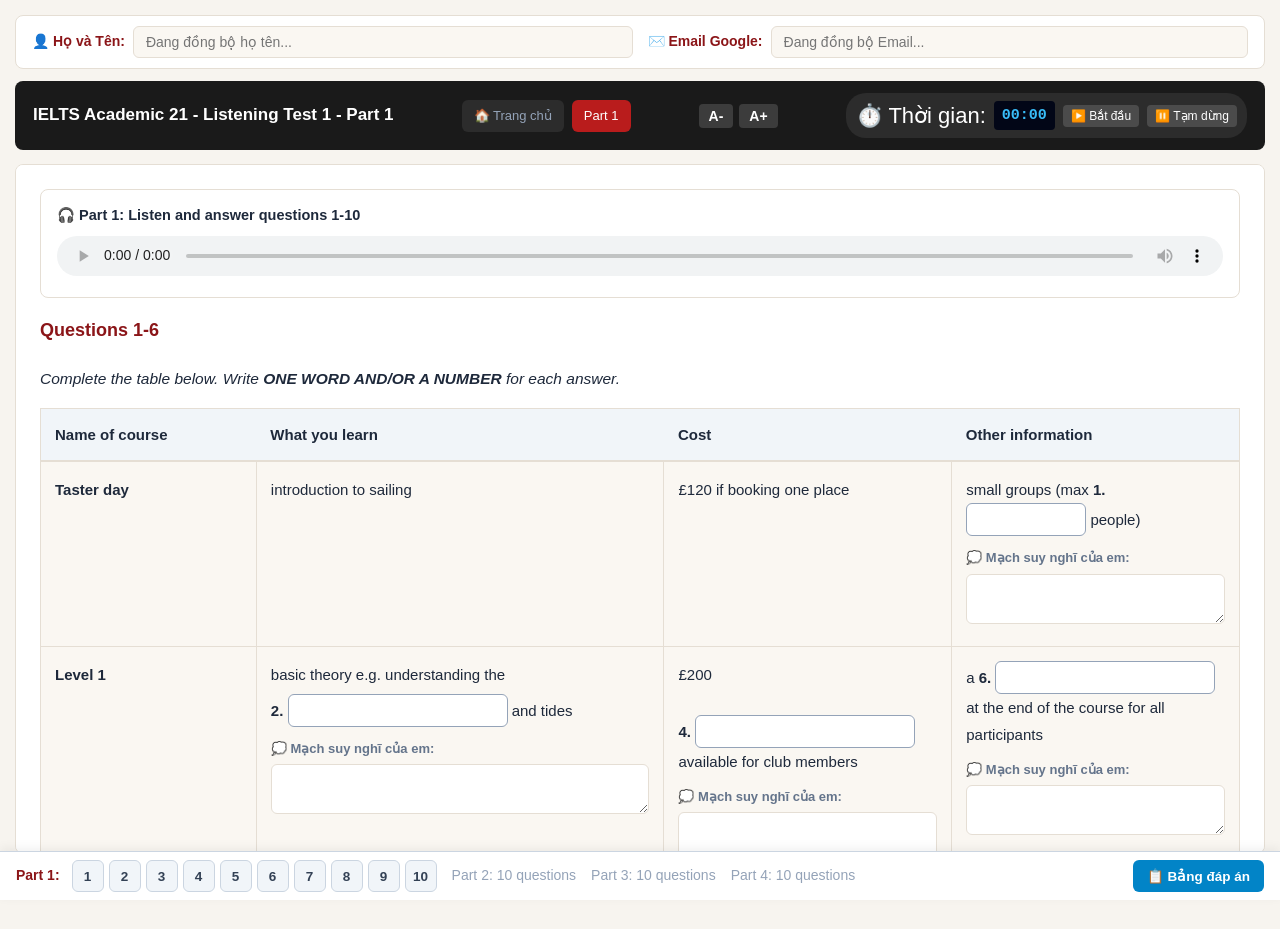
==== commit ae054293: "Update cam21-lis-test1-p1.html" ====
--- a/cam21-lis-test1-p1.html
+++ b/cam21-lis-test1-p1.html
@@ -26,6 +26,12 @@
     <a href="cam21-lis-test1-p1.html" class="nav-link active">Part 1</a>
   </div>
 
+  <!-- DÁN ĐOẠN NÀY VÀO NGAY TRƯỚC <div class="timer-container"> -->
+  <div style="display: flex; gap: 6px; align-items: center;">
+    <button type="button" class="btn-timer" onclick="changeFontSize(-2)" style="font-weight: bold; font-size: 14px; padding: 4px 10px;" title="Giảm cỡ chữ">A-</button>
+    <button type="button" class="btn-timer" onclick="changeFontSize(2)" style="font-weight: bold; font-size: 14px; padding: 4px 10px;" title="Tăng cỡ chữ">A+</button>
+  </div>
+  
   <div class="timer-container">
     <span>⏱️ Thời gian:</span>
     <span class="timer-display" id="timerDisplay">00:00</span>
--- a/ielts-core.css
+++ b/ielts-core.css
@@ -5,7 +5,7 @@
    ========================================================================== */
 
 :root {
-  --font-size-base: 15px;
+  --font-size-base: 22px;
   --bg-body: #F7F4EF;
   --bg-card: #FFFFFF;
   --bg-subcard: #FAF7F2;
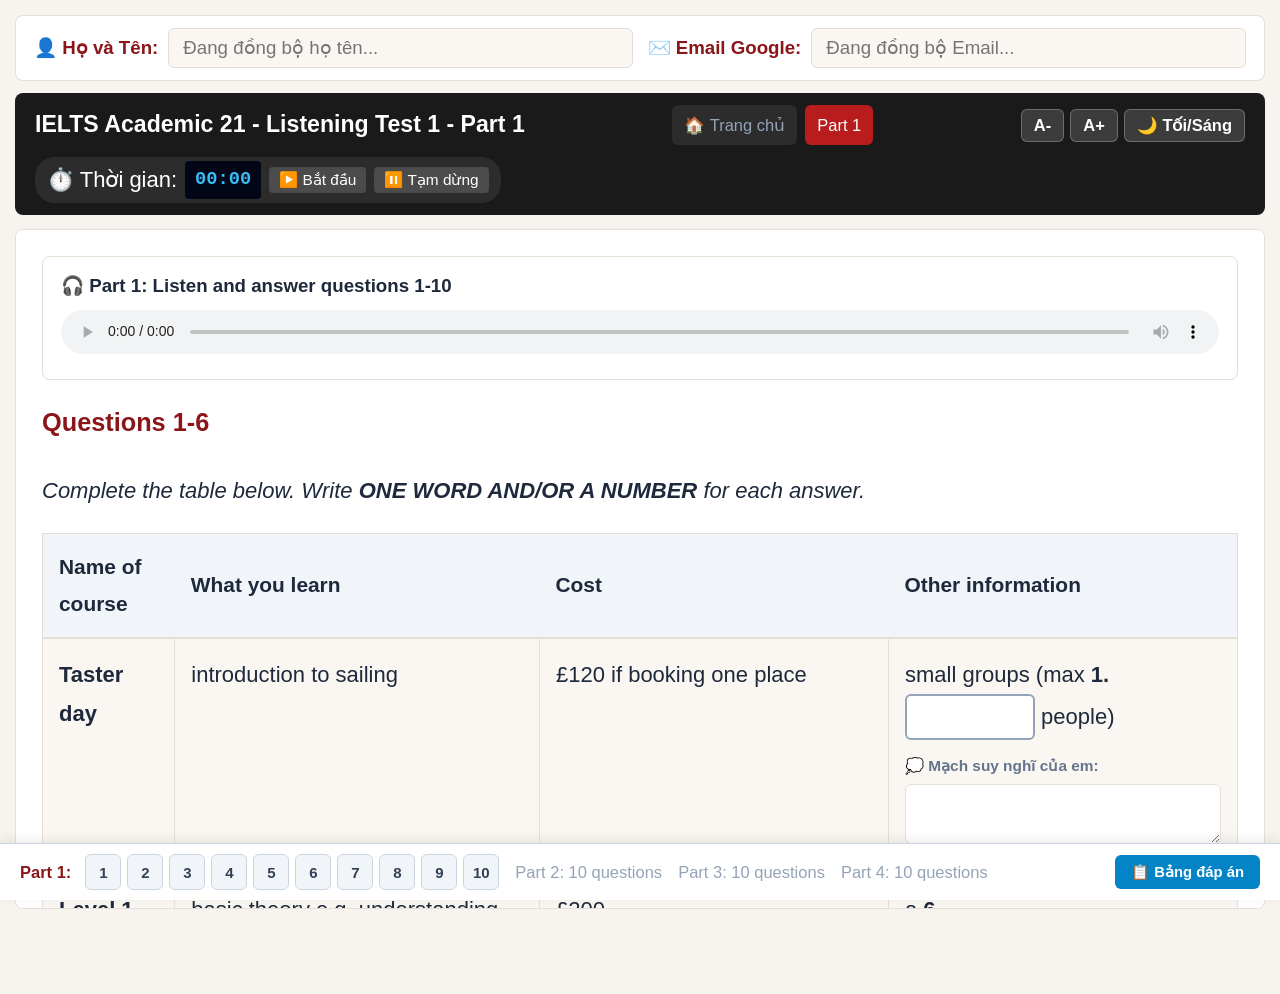
==== commit b830c163: "Update cam21-lis-test1-p1.html" ====
--- a/cam21-lis-test1-p1.html
+++ b/cam21-lis-test1-p1.html
@@ -26,12 +26,13 @@
     <a href="cam21-lis-test1-p1.html" class="nav-link active">Part 1</a>
   </div>
 
-  <!-- DÁN ĐOẠN NÀY VÀO NGAY TRƯỚC <div class="timer-container"> -->
-  <div style="display: flex; gap: 6px; align-items: center;">
-    <button type="button" class="btn-timer" onclick="changeFontSize(-2)" style="font-weight: bold; font-size: 14px; padding: 4px 10px;" title="Giảm cỡ chữ">A-</button>
-    <button type="button" class="btn-timer" onclick="changeFontSize(2)" style="font-weight: bold; font-size: 14px; padding: 4px 10px;" title="Tăng cỡ chữ">A+</button>
-  </div>
-  
+  <!-- CỤM NÚT ĐỔI CỠ CHỮ VÀ THEME ĐƯỢC KHÔI PHỤC -->
+  <div class="header-controls">
+    <button class="btn-header" onclick="changeFontSize(-1)" title="Giảm cỡ chữ">A-</button>
+    <button class="btn-header" onclick="changeFontSize(1)" title="Tăng cỡ chữ">A+</button>
+    <button class="btn-header" id="btnThemeToggle" onclick="toggleTheme()" title="Đổi chế độ Sáng / Tối">🌙 Tối/Sáng</button>
+  </div>
+
   <div class="timer-container">
     <span>⏱️ Thời gian:</span>
     <span class="timer-display" id="timerDisplay">00:00</span>
@@ -42,13 +43,13 @@
   <div class="score-badge" id="scoreBadge">Điểm số: <span id="scoreText">0/10</span></div>
 </div>
 
-<!-- KHUNG CHỨA TOÀN BỘ BÀI THI -->
+<!-- CONTAINER CHÍNH -->
 <div class="container" id="mainContainer">
   
-  <!-- CỘT TRÁI: TRANSCRIPT (ẨN KHI LÀM BÀI, HIỆN KHI NỘP BÀI ĐỂ ĐỐI CHIẾU) -->
+  <!-- CỘT TRÁI: TRANSCRIPT (ẨN KHI LÀM BÀI, HIỆN KHI NỘP BÀI) -->
   <div class="passage-box" id="passageBox">
-    <h2>LISTENING TRANSCRIPT - PART 1</h2>
-    <p style="font-size: 13.5px; color: #64748b; font-style: italic; margin-bottom: 15px;">
+    <h2 style="margin-top:0; border-bottom:2px solid var(--primary-blue); padding-bottom:6px;">LISTENING TRANSCRIPT - PART 1</h2>
+    <p style="font-size: 0.75em; color: #64748b; font-style: italic; margin-bottom: 16px;">
       💡 <b>Audio-Track Sync:</b> Bấm vào bất kỳ câu nào dưới đây để phát audio ngay đúng câu đó!
     </p>
 
@@ -174,12 +175,12 @@
     </div>
   </div>
 
-  <!-- THANH KÉO ĐỘ RỘNG 2 CỘT (RESIZER VỚI ICON 2 MŨI TÊN) -->
+  <!-- THANH KÉO ĐỘ RỘNG RESIZER (CÓ ICON 2 MŨI TÊN) -->
   <div class="resizer" id="dragResizer">
     <div class="resizer-icon">◄►</div>
   </div>
 
-  <!-- CỘT PHẢI: AUDIO & KHỐI CÂU HỎI TRÀN MÀN HÌNH -->
+  <!-- CỘT PHẢI: AUDIO & CÂU HỎI -->
   <div class="question-box" id="questionBox">
     
     <!-- Audio Player -->
@@ -193,8 +194,8 @@
       </audio>
     </div>
 
-    <!-- KHỐI CÂU HỎI 1-6 DẠNG BẢNG -->
-    <h3 style="color: var(--primary-blue); font-size: 18px; margin-top: 5px;">Questions 1-6</h3>
+    <!-- KHỐI BẢNG CÂU HỎI 1-6 -->
+    <h3 style="color: var(--primary-blue); font-size: 1.15em; margin-top: 5px;">Questions 1-6</h3>
     <p><i>Complete the table below. Write <b>ONE WORD AND/OR A NUMBER</b> for each answer.</i></p>
 
     <table class="table-question">
@@ -213,12 +214,12 @@
           <td>£120 if booking one place</td>
           <td>
             <div class="question" id="q1" style="background: transparent; padding: 0; border: none;">
-              small groups (max <b>1.</b> <input type="text" id="q1_input" class="fill-input" style="width: 70px;"> people)
+              small groups (max <b>1.</b> <input type="text" id="q1_input" class="fill-input" style="width: 90px;"> people)
               <div class="thought-box"><label>💭 Mạch suy nghĩ của em:</label><textarea id="q1_thought"></textarea></div>
               <div class="result"></div>
               <div class="explanation">
                 <div class="exp-step">• <b>Đáp án đúng:</b> <span class="kw-exp">10</span> hoặc <span class="kw-exp">ten</span></div>
-                <div class="exp-step">• <b>Dấu hiệu nhận biết:</b> "usually about eight people but no more than ten" (no more than = max).</div>
+                <div class="exp-step">• <b>Dấu hiệu:</b> "usually about eight people but no more than ten" (no more than = max).</div>
                 <button class="btn-locate" onclick="highlightText('hl-q1')">📍 Xem vị trí transcript</button>
                 <div class="ai-assistant-box">
                   <label>🤖 Hỏi Trợ giảng AI về câu này:</label>
@@ -234,13 +235,13 @@
           <td rowspan="2"><b>Level 1</b></td>
           <td>
             basic theory e.g. understanding the 
-            <div class="question" id="q2" style="background: transparent; padding: 0; margin: 6px 0; border: none;">
+            <div class="question" id="q2" style="background: transparent; padding: 0; margin: 8px 0; border: none;">
               <b>2.</b> <input type="text" id="q2_input" class="fill-input"> and tides
               <div class="thought-box"><label>💭 Mạch suy nghĩ của em:</label><textarea id="q2_thought"></textarea></div>
               <div class="result"></div>
               <div class="explanation">
                 <div class="exp-step">• <b>Đáp án đúng:</b> <span class="kw-exp">weather</span></div>
-                <div class="exp-step">• <b>Dấu hiệu nhận biết:</b> "learn about things like the weather... and also the tides".</div>
+                <div class="exp-step">• <b>Dấu hiệu:</b> "learn about things like the weather... and also the tides".</div>
                 <button class="btn-locate" onclick="highlightText('hl-q2')">📍 Xem vị trí transcript</button>
                 <div class="ai-assistant-box">
                   <label>🤖 Hỏi Trợ giảng AI về câu này:</label>
@@ -251,13 +252,13 @@
             </div>
             <br>
             basic sailing skills including 
-            <div class="question" id="q3" style="background: transparent; padding: 0; margin: 6px 0; border: none;">
+            <div class="question" id="q3" style="background: transparent; padding: 0; margin: 8px 0; border: none;">
               <b>3.</b> <input type="text" id="q3_input" class="fill-input"> information
               <div class="thought-box"><label>💭 Mạch suy nghĩ của em:</label><textarea id="q3_thought"></textarea></div>
               <div class="result"></div>
               <div class="explanation">
                 <div class="exp-step">• <b>Đáp án đúng:</b> <span class="kw-exp">safety</span></div>
-                <div class="exp-step">• <b>Dấu hiệu nhận biết:</b> "understand everything you need to know about safety".</div>
+                <div class="exp-step">• <b>Dấu hiệu:</b> "understand everything you need to know about safety".</div>
                 <button class="btn-locate" onclick="highlightText('hl-q3')">📍 Xem vị trí transcript</button>
                 <div class="ai-assistant-box">
                   <label>🤖 Hỏi Trợ giảng AI về câu này:</label>
@@ -275,7 +276,7 @@
               <div class="result"></div>
               <div class="explanation">
                 <div class="exp-step">• <b>Đáp án đúng:</b> <span class="kw-exp">discount</span></div>
-                <div class="exp-step">• <b>Dấu hiệu nhận biết:</b> "There's a discount for members".</div>
+                <div class="exp-step">• <b>Dấu hiệu:</b> "There's a discount for members".</div>
                 <button class="btn-locate" onclick="highlightText('hl-q4')">📍 Xem vị trí transcript</button>
                 <div class="ai-assistant-box">
                   <label>🤖 Hỏi Trợ giảng AI về câu này:</label>
@@ -292,7 +293,7 @@
               <div class="result"></div>
               <div class="explanation">
                 <div class="exp-step">• <b>Đáp án đúng:</b> <span class="kw-exp">dictionary</span></div>
-                <div class="exp-step">• <b>Dấu hiệu nhận biết:</b> "get a really good dictionary... find it really helpful".</div>
+                <div class="exp-step">• <b>Dấu hiệu:</b> "get a really good dictionary... find it really helpful".</div>
                 <button class="btn-locate" onclick="highlightText('hl-q5')">📍 Xem vị trí transcript</button>
                 <div class="ai-assistant-box">
                   <label>🤖 Hỏi Trợ giảng AI về câu này:</label>
@@ -309,7 +310,7 @@
               <div class="result"></div>
               <div class="explanation">
                 <div class="exp-step">• <b>Đáp án đúng:</b> <span class="kw-exp">certificate</span></div>
-                <div class="exp-step">• <b>Dấu hiệu nhận biết:</b> "on completion of the course you get a certificate".</div>
+                <div class="exp-step">• <b>Dấu hiệu:</b> "on completion of the course you get a certificate".</div>
                 <button class="btn-locate" onclick="highlightText('hl-q6')">📍 Xem vị trí transcript</button>
                 <div class="ai-assistant-box">
                   <label>🤖 Hỏi Trợ giảng AI về câu này:</label>
@@ -324,12 +325,12 @@
     </table>
 
     <!-- KHỐI CÂU HỎI 7-10 -->
-    <h3 style="color: var(--primary-blue); font-size: 18px; margin-top: 35px;">Questions 7-10</h3>
+    <h3 style="color: var(--primary-blue); font-size: 1.15em; margin-top: 35px;">Questions 7-10</h3>
     <p><i>Complete the notes below. Write <b>ONE WORD ONLY</b> for each answer.</i></p>
 
-    <div style="background: var(--bg-subcard); border: 1px solid var(--border-color); padding: 18px; border-radius: 8px;">
-      <h4 style="margin-top: 0; font-size: 16px;">General information</h4>
-      <ul style="line-height: 2.2; padding-left: 20px;">
+    <div style="background: var(--bg-subcard); border: 1px solid var(--border-color); padding: 20px; border-radius: 8px;">
+      <h4 style="margin-top: 0; font-size: 1.05em;">General information</h4>
+      <ul style="line-height: 2.3; padding-left: 24px;">
         <li>Participants must be able to swim.</li>
         
         <li class="question" id="q7" style="background: transparent; padding: 0; border: none;">
@@ -338,7 +339,7 @@
           <div class="result"></div>
           <div class="explanation">
             <div class="exp-step">• <b>Đáp án đúng:</b> <span class="kw-exp">towel</span></div>
-            <div class="exp-step">• <b>Dấu hiệu nhận biết:</b> MAN: "And a towel?" - WOMAN: "Yes definitely".</div>
+            <div class="exp-step">• <b>Dấu hiệu:</b> MAN: "And a towel?" - WOMAN: "Yes definitely".</div>
             <button class="btn-locate" onclick="highlightText('hl-q7')">📍 Xem vị trí transcript</button>
             <div class="ai-assistant-box">
               <label>🤖 Hỏi Trợ giảng AI về câu này:</label>
@@ -354,7 +355,7 @@
           <div class="result"></div>
           <div class="explanation">
             <div class="exp-step">• <b>Đáp án đúng:</b> <span class="kw-exp">café</span> hoặc <span class="kw-exp">cafe</span></div>
-            <div class="exp-step">• <b>Dấu hiệu nhận biết:</b> "is there a café at the club? WOMAN: Yes...".</div>
+            <div class="exp-step">• <b>Dấu hiệu:</b> "is there a café at the club? WOMAN: Yes...".</div>
             <button class="btn-locate" onclick="highlightText('hl-q8')">📍 Xem vị trí transcript</button>
             <div class="ai-assistant-box">
               <label>🤖 Hỏi Trợ giảng AI về câu này:</label>
@@ -370,7 +371,7 @@
           <div class="result"></div>
           <div class="explanation">
             <div class="exp-step">• <b>Đáp án đúng:</b> <span class="kw-exp">videos</span></div>
-            <div class="exp-step">• <b>Dấu hiệu nhận biết:</b> "I recommend you watch some videos... available online".</div>
+            <div class="exp-step">• <b>Dấu hiệu:</b> "I recommend you watch some videos... available online".</div>
             <button class="btn-locate" onclick="highlightText('hl-q9')">📍 Xem vị trí transcript</button>
             <div class="ai-assistant-box">
               <label>🤖 Hỏi Trợ giảng AI về câu này:</label>
@@ -386,7 +387,7 @@
           <div class="result"></div>
           <div class="explanation">
             <div class="exp-step">• <b>Đáp án đúng:</b> <span class="kw-exp">lockers</span></div>
-            <div class="exp-step">• <b>Dấu hiệu nhận biết:</b> "wondering if there are lockers... WOMAN: Yes, there are plenty".</div>
+            <div class="exp-step">• <b>Dấu hiệu:</b> "wondering if there are lockers... WOMAN: Yes, there are plenty".</div>
             <button class="btn-locate" onclick="highlightText('hl-q10')">📍 Xem vị trí transcript</button>
             <div class="ai-assistant-box">
               <label>🤖 Hỏi Trợ giảng AI về câu này:</label>
@@ -402,7 +403,7 @@
   </div>
 </div>
 
-<!-- THANH ĐIỀU HƯỚNG DƯỚI ĐÁY CỐ ĐỊNH (BOTTOM NAV BAR) -->
+<!-- BOTTOM NAVIGATION BAR CỐ ĐỊNH PHÍA DƯỚI -->
 <div class="bottom-nav-bar">
   <div class="bottom-nav-left">
     <div class="part-tab-item active">
@@ -432,7 +433,7 @@
   </div>
 </div>
 
-<!-- POPUP KẾT QUẢ VÀ DANH SÁCH BÀI LÀM (MODAL) -->
+<!-- POPUP MODAL KẾT QUẢ & BẢNG ĐÁP ÁN -->
 <div class="modal-backdrop" id="resultModal">
   <div class="modal-content-card">
     <button class="btn-close-modal" onclick="toggleResultModal(false)">✕</button>
--- a/ielts-core.css
+++ b/ielts-core.css
@@ -1,11 +1,11 @@
 /* ==========================================================================
-   IELTS PRACTICE TEST CORE STYLESHEET (ENHANCED FOR LISTENING & READING)
-   Features: Resizable Split, Dynamic Full-Width, Bottom Question Bar,
-             Audio-Track Sync, Result Modal, Dark Mode, Thought Box, AI Box
+   IELTS PRACTICE TEST CORE STYLESHEET (ENHANCED BIG FONT VERSION)
+   Features: Font x1.5 (~22px), Font Controls (A-/A+), Dark Theme,
+             Resizable Split 2 Columns, Audio Sync, Result Modal, Bottom Bar
    ========================================================================== */
 
 :root {
-  --font-size-base: 22px;
+  --font-size-base: 22px; /* Đã tăng gấp 1.5 lần so với 15px */
   --bg-body: #F7F4EF;
   --bg-card: #FFFFFF;
   --bg-subcard: #FAF7F2;
@@ -32,7 +32,7 @@
 body {
   font-family: 'Segoe UI', -apple-system, BlinkMacSystemFont, Roboto, Helvetica, Arial, sans-serif;
   margin: 0;
-  padding: 15px 15px 75px 15px; /* Để trống 75px dưới đáy cho bottom bar */
+  padding: 15px 15px 85px 15px; /* Để trống cho bottom nav bar */
   background-color: var(--bg-body);
   color: var(--text-main);
   font-size: var(--font-size-base);
@@ -43,7 +43,7 @@
 .user-info-box {
   background: var(--bg-card);
   border: 1px solid var(--border-color);
-  padding: 10px 16px;
+  padding: 12px 18px;
   border-radius: 8px;
   margin-bottom: 12px;
   display: flex;
@@ -55,22 +55,22 @@
 .user-info-field {
   display: flex;
   align-items: center;
-  gap: 8px;
+  gap: 10px;
   flex: 1;
-  min-width: 240px;
+  min-width: 260px;
 }
 
 .user-info-field label {
-  font-weight: 600;
+  font-weight: 700;
   color: var(--primary-blue);
-  font-size: 14px;
+  font-size: 0.85em;
   white-space: nowrap;
 }
 
 .user-info-field input {
-  padding: 7px 12px;
-  font-size: 14px;
-  border: 1px solid var(--border-color);
+  padding: 8px 14px;
+  font-size: 0.85em;
+  border: 1.5px solid var(--border-color);
   background: var(--bg-subcard);
   color: var(--text-main);
   border-radius: 6px;
@@ -82,7 +82,7 @@
 .header-bar {
   background: var(--primary-dark);
   color: #ffffff;
-  padding: 12px 18px;
+  padding: 12px 20px;
   border-radius: 8px;
   margin-bottom: 14px;
   display: flex;
@@ -94,7 +94,7 @@
 
 .header-bar h1 {
   margin: 0;
-  font-size: 17px;
+  font-size: 1.05em;
   font-weight: 700;
 }
 
@@ -107,8 +107,8 @@
 .nav-link {
   color: #94a3b8;
   text-decoration: none;
-  font-size: 13px;
-  padding: 5px 12px;
+  font-size: 0.75em;
+  padding: 6px 12px;
   border-radius: 6px;
   background: rgba(255,255,255,0.08);
 }
@@ -118,22 +118,45 @@
   background: #b91c1c;
 }
 
+/* Header Controls (Nút đổi cỡ chữ A-, A+ và Theme) */
+.header-controls {
+  display: flex;
+  align-items: center;
+  gap: 6px;
+}
+
+.btn-header {
+  background: rgba(255,255,255,0.15);
+  color: #ffffff;
+  border: 1px solid rgba(255,255,255,0.25);
+  padding: 6px 12px;
+  border-radius: 6px;
+  font-size: 0.75em;
+  font-weight: 700;
+  cursor: pointer;
+  transition: all 0.2s;
+}
+
+.btn-header:hover {
+  background: rgba(255,255,255,0.3);
+}
+
 .timer-container {
   display: flex;
   align-items: center;
   gap: 8px;
   background: rgba(255,255,255,0.08);
-  padding: 4px 10px;
+  padding: 4px 12px;
   border-radius: 20px;
 }
 
 .timer-display {
-  font-size: 15px;
+  font-size: 0.85em;
   font-weight: bold;
   font-family: monospace;
   color: #38bdf8;
   background: #020617;
-  padding: 2px 8px;
+  padding: 3px 10px;
   border-radius: 4px;
 }
 
@@ -141,19 +164,19 @@
   background: rgba(255,255,255,0.15);
   color: white;
   border: none;
-  padding: 4px 8px;
+  padding: 4px 10px;
   border-radius: 4px;
-  font-size: 12px;
+  font-size: 0.7em;
   cursor: pointer;
 }
 
 .score-badge {
   background: #16a34a;
   color: white;
-  padding: 5px 14px;
+  padding: 5px 15px;
   border-radius: 20px;
   font-weight: bold;
-  font-size: 14px;
+  font-size: 0.8em;
   display: none;
 }
 
@@ -162,20 +185,20 @@
   background: var(--bg-card);
   border: 1.5px solid var(--border-color);
   border-radius: 8px;
-  padding: 12px 16px;
-  margin-bottom: 16px;
+  padding: 12px 18px;
+  margin-bottom: 20px;
 }
 
 .audio-player-header {
   font-weight: 700;
-  font-size: 14.5px;
+  font-size: 0.85em;
   color: var(--text-main);
   margin-bottom: 8px;
 }
 
 .audio-player-element {
   width: 100%;
-  height: 40px;
+  height: 44px;
   outline: none;
 }
 
@@ -187,30 +210,28 @@
   gap: 0;
   width: 100%;
   margin: auto;
-  height: calc(100vh - 210px);
-  min-height: 520px;
+  height: calc(100vh - 220px);
+  min-height: 550px;
   position: relative;
   overflow: hidden;
   border-radius: 8px;
-  border: 1px solid var(--border-color);
-  background: var(--bg-card);
-}
-
-/* Trong lúc làm bài: Transcript bị ẩn, Question tràn full 100% */
+  border: 1.5px solid var(--border-color);
+  background: var(--bg-card);
+}
+
 .passage-box {
-  display: none; /* Mặc định ẩn lúc làm */
+  display: none; /* Mặc định ẩn khi làm bài */
   width: 50%;
   background: var(--bg-card);
-  padding: 22px;
+  padding: 24px;
   overflow-y: auto;
-  font-size: 15.5px;
+  font-size: var(--font-size-base);
   line-height: 1.8;
-  border-right: none;
 }
 
 .resizer {
-  display: none; /* Ẩn lúc làm */
-  width: 14px;
+  display: none; /* Ẩn khi làm bài */
+  width: 16px;
   background: #e2e8f0;
   cursor: col-resize;
   position: relative;
@@ -225,13 +246,12 @@
   background: #cbd5e1;
 }
 
-/* Nút icon 2 mũi tên kéo ở giữa giống hệt trong ảnh */
 .resizer-icon {
   background: #ffffff;
   border: 1px solid #94a3b8;
   border-radius: 4px;
-  padding: 4px 1px;
-  font-size: 11px;
+  padding: 5px 2px;
+  font-size: 12px;
   font-weight: bold;
   color: #334155;
   box-shadow: 0 1px 3px rgba(0,0,0,0.15);
@@ -239,15 +259,15 @@
 }
 
 .question-box {
-  width: 100%; /* Tràn viền 100% lúc đang làm bài */
-  background: var(--bg-card);
-  padding: 24px;
+  width: 100%; /* Tràn viền 100% lúc đang làm */
+  background: var(--bg-card);
+  padding: 26px;
   overflow-y: auto;
-  font-size: 15.5px;
+  font-size: var(--font-size-base);
   line-height: 1.8;
 }
 
-/* KHI NỘP BÀI HOẶC CHẾ ĐỘ XEM LẠI (.submitted-mode) */
+/* Khi đã nộp bài hoặc chế độ Review (.submitted-mode) */
 .container.submitted-mode .passage-box {
   display: block;
   width: 50%;
@@ -258,7 +278,7 @@
 }
 
 .container.submitted-mode .question-box {
-  width: calc(50% - 14px);
+  width: calc(50% - 16px);
   flex: 1;
 }
 
@@ -266,9 +286,9 @@
    AUDIO-TRACK SYNC TRANSCRIPT
    ========================================================================== */
 .transcript-line {
-  padding: 4px 8px;
-  border-radius: 5px;
-  margin-bottom: 8px;
+  padding: 6px 10px;
+  border-radius: 6px;
+  margin-bottom: 10px;
   cursor: pointer;
   transition: background-color 0.2s;
   display: block;
@@ -278,44 +298,47 @@
   background-color: #f1f5f9;
 }
 
-/* Câu đang được phát theo audio */
 .transcript-line.playing-active {
   background-color: #fef08a !important;
-  border-left: 3px solid #eab308;
+  border-left: 4px solid #eab308;
 }
 
 .time-stamp-tag {
-  font-size: 11px;
+  font-size: 0.65em;
   color: #64748b;
-  margin-right: 6px;
+  margin-right: 8px;
+  font-weight: 700;
+  background: #f1f5f9;
+  padding: 2px 6px;
+  border-radius: 4px;
   user-select: none;
-  font-weight: 600;
 }
 
 /* ==========================================================================
-   BẢNG VÀ CÂU HỎI CHỮ TO, RÕ RÀNG
+   BẢNG VÀ Ô CÂU HỎI TO, RÕ RÀNG
    ========================================================================== */
 .table-question {
   width: 100%;
   border-collapse: collapse;
-  margin-top: 14px;
+  margin-top: 15px;
   background: var(--bg-subcard);
   border: 1.5px solid var(--border-color);
   border-radius: 8px;
-  font-size: 15px;
+  font-size: var(--font-size-base);
 }
 
 .table-question th {
   background: #f1f5f9;
   border-bottom: 2px solid var(--border-color);
-  padding: 12px 14px;
+  padding: 14px 16px;
   text-align: left;
   font-weight: 700;
   color: var(--text-main);
+  font-size: 0.95em;
 }
 
 .table-question td {
-  padding: 14px;
+  padding: 16px;
   border-bottom: 1px solid var(--border-color);
   border-right: 1px solid var(--border-color);
   vertical-align: top;
@@ -325,34 +348,34 @@
   border-right: none;
 }
 
-/* Input điền câu trả lời */
+/* Ô nhập chữ to, rõ ràng */
 input[type="text"].fill-input,
 .question input[type="text"] {
-  padding: 7px 12px;
-  border: 1.5px solid #94a3b8;
+  padding: 8px 14px;
+  border: 2px solid #94a3b8;
   background: var(--bg-card);
   color: var(--text-main);
   border-radius: 6px;
-  min-width: 120px;
-  font-size: 15px;
-  font-weight: 600;
+  min-width: 130px;
+  font-size: var(--font-size-base);
+  font-weight: 700;
   outline: none;
   transition: border-color 0.2s;
 }
 
 input[type="text"].fill-input:focus {
   border-color: #0284c7;
-  box-shadow: 0 0 0 2px rgba(2,132,199,0.15);
-}
-
-/* Ô Mạch suy nghĩ & AI Assistant */
+  box-shadow: 0 0 0 3px rgba(2,132,199,0.15);
+}
+
+/* Mạch suy nghĩ & Trợ giảng AI */
 .thought-box {
-  margin-top: 10px;
+  margin-top: 12px;
 }
 
 .thought-box label {
-  font-size: 13px;
-  font-weight: 600;
+  font-size: 0.7em;
+  font-weight: 700;
   color: var(--text-muted);
   display: block;
   margin-bottom: 4px;
@@ -360,10 +383,10 @@
 
 .thought-box textarea {
   width: 100%;
-  height: 50px;
-  padding: 8px 10px;
-  font-size: 13.5px;
-  border: 1px solid var(--border-color);
+  height: 60px;
+  padding: 8px 12px;
+  font-size: 0.75em;
+  border: 1.5px solid var(--border-color);
   background: var(--bg-card);
   color: var(--text-main);
   border-radius: 6px;
@@ -372,26 +395,26 @@
 }
 
 .explanation {
-  font-size: 14.5px;
+  font-size: 0.85em;
   background: var(--bg-card);
   border: 1px solid var(--border-color);
   border-left: 4px solid #0284c7;
+  padding: 16px;
+  margin-top: 12px;
+  border-radius: 6px;
+  display: none;
+}
+
+.ai-assistant-box {
+  margin-top: 12px;
   padding: 14px;
-  margin-top: 10px;
-  border-radius: 6px;
-  display: none;
-}
-
-.ai-assistant-box {
-  margin-top: 10px;
-  padding: 12px;
   background: var(--bg-subcard);
   border: 1px solid var(--border-color);
   border-radius: 8px;
 }
 
 .ai-assistant-box label {
-  font-size: 13px;
+  font-size: 0.75em;
   font-weight: 700;
   color: var(--primary-blue);
   display: block;
@@ -405,9 +428,9 @@
 
 .ai-input-group input {
   flex: 1;
-  padding: 7px 10px;
-  font-size: 13px;
-  border: 1px solid var(--border-color);
+  padding: 8px 12px;
+  font-size: 0.75em;
+  border: 1.5px solid var(--border-color);
   background: var(--bg-card);
   border-radius: 6px;
 }
@@ -416,8 +439,8 @@
   background: var(--primary-blue);
   color: white;
   border: none;
-  padding: 7px 14px;
-  font-size: 13px;
+  padding: 8px 16px;
+  font-size: 0.75em;
   font-weight: 700;
   border-radius: 6px;
   cursor: pointer;
@@ -426,63 +449,63 @@
 .btn-locate {
   background: #f8fafc;
   border: 1px solid var(--border-color);
-  padding: 5px 10px;
-  font-size: 13px;
-  border-radius: 4px;
-  cursor: pointer;
-  margin-top: 6px;
+  padding: 6px 12px;
+  font-size: 0.75em;
+  border-radius: 5px;
+  cursor: pointer;
+  margin-top: 8px;
   font-weight: 600;
 }
 
 .kw-exp {
   background-color: #bbf7d0;
   color: #14532d;
-  padding: 2px 6px;
+  padding: 2px 8px;
   border-radius: 4px;
   font-weight: 700;
 }
 
-/* Nút nộp bài */
+/* Nút Submit */
 .btn-submit {
   background-color: #8B1518;
   color: white;
   border: none;
-  padding: 12px 20px;
-  font-size: 16px;
-  font-weight: 700;
-  border-radius: 8px;
-  cursor: pointer;
-  width: 100%;
-  margin-top: 25px;
+  padding: 14px 24px;
+  font-size: 0.95em;
+  font-weight: 700;
+  border-radius: 8px;
+  cursor: pointer;
+  width: 100%;
+  margin-top: 30px;
 }
 
 .btn-submit:hover {
   filter: brightness(1.1);
 }
 
-/* Highlight Transcript khi bấm nút Locate */
+/* Highlight Transcript */
 .submitted .hl {
   background-color: #fef08a;
-  padding: 2px 4px;
-  border-radius: 3px;
+  padding: 2px 6px;
+  border-radius: 4px;
   color: #1e293b;
 }
 
 .submitted .hl-active {
   background-color: #fde047 !important;
-  outline: 2px solid #ca8a04;
+  outline: 3px solid #ca8a04;
 }
 
 .submitted .kw {
   background-color: #86efac !important;
   font-weight: 700;
-  padding: 1px 4px;
-  border-radius: 3px;
+  padding: 2px 6px;
+  border-radius: 4px;
   color: #14532d;
 }
 
 /* ==========================================================================
-   BOTTOM NAVIGATION BAR (CỐ ĐỊNH PHÍA DƯỚI)
+   BOTTOM NAVIGATION BAR
    ========================================================================== */
 .bottom-nav-bar {
   position: fixed;
@@ -491,26 +514,26 @@
   width: 100%;
   background: #ffffff;
   border-top: 1.5px solid #cbd5e1;
-  box-shadow: 0 -3px 10px rgba(0,0,0,0.06);
-  padding: 8px 16px;
+  box-shadow: 0 -3px 12px rgba(0,0,0,0.08);
+  padding: 10px 20px;
   display: flex;
   justify-content: space-between;
   align-items: center;
   z-index: 100;
-  font-size: 14px;
+  font-size: 0.75em;
 }
 
 .bottom-nav-left {
   display: flex;
   align-items: center;
-  gap: 15px;
+  gap: 16px;
   overflow-x: auto;
 }
 
 .part-tab-item {
   display: flex;
   align-items: center;
-  gap: 6px;
+  gap: 8px;
   font-weight: 700;
   color: #334155;
   white-space: nowrap;
@@ -523,39 +546,34 @@
 .part-q-badges {
   display: flex;
   align-items: center;
-  gap: 5px;
+  gap: 6px;
   margin-left: 6px;
 }
 
 .q-badge-btn {
-  width: 32px;
-  height: 32px;
+  width: 36px;
+  height: 36px;
   border-radius: 6px;
   background: #f1f5f9;
   border: 1px solid #cbd5e1;
   color: #334155;
   font-weight: 700;
-  font-size: 13.5px;
+  font-size: 15px;
   display: inline-flex;
   align-items: center;
   justify-content: center;
   cursor: pointer;
   transition: all 0.2s;
-  text-decoration: none;
-}
-
-.q-badge-btn:hover {
-  background: #e2e8f0;
-}
-
-/* Khi học sinh đã nhập câu trả lời */
+}
+
+.q-badge-btn:hover { background: #e2e8f0; }
+
 .q-badge-btn.filled {
   background: #cbd5e1;
   color: #0f172a;
   border-color: #94a3b8;
 }
 
-/* Sau khi nộp bài: Đúng thì Xanh lá, Sai thì Đỏ */
 .q-badge-btn.status-correct {
   background: #16a34a !important;
   color: #ffffff !important;
@@ -571,25 +589,22 @@
 .bottom-nav-right {
   display: flex;
   align-items: center;
-  gap: 10px;
+  gap: 12px;
 }
 
 .btn-open-modal-list {
   background: #0284c7;
   color: white;
   border: none;
-  padding: 8px 14px;
-  border-radius: 6px;
-  font-size: 13.5px;
-  font-weight: 700;
-  cursor: pointer;
-  display: flex;
-  align-items: center;
-  gap: 6px;
+  padding: 8px 16px;
+  border-radius: 6px;
+  font-size: 0.9em;
+  font-weight: 700;
+  cursor: pointer;
 }
 
 /* ==========================================================================
-   POPUP MODAL: QUESTION LIST & EXAM RESULT POPUP
+   POPUP MODAL KẾT QUẢ
    ========================================================================== */
 .modal-backdrop {
   display: none;
@@ -609,12 +624,13 @@
   background: #ffffff;
   border-radius: 12px;
   width: 100%;
-  max-width: 600px;
+  max-width: 650px;
   max-height: 85vh;
   overflow-y: auto;
-  box-shadow: 0 20px 25px -5px rgba(0,0,0,0.2);
-  padding: 24px;
+  box-shadow: 0 20px 25px -5px rgba(0,0,0,0.25);
+  padding: 26px;
   position: relative;
+  font-size: 0.8em;
 }
 
 .btn-close-modal {
@@ -623,8 +639,8 @@
   right: 18px;
   background: #f1f5f9;
   border: 1px solid #cbd5e1;
-  width: 32px;
-  height: 32px;
+  width: 34px;
+  height: 34px;
   border-radius: 50%;
   font-weight: bold;
   font-size: 16px;
@@ -635,33 +651,31 @@
   background: #f8fafc;
   border: 1.5px solid #e2e8f0;
   border-radius: 8px;
-  padding: 14px;
-  margin-bottom: 18px;
+  padding: 16px;
+  margin-bottom: 20px;
   text-align: center;
 }
 
 .modal-score-summary h2 {
   margin: 0;
-  border-bottom: none;
   color: #8B1518;
-  font-size: 22px;
+  font-size: 1.25em;
 }
 
 .modal-table {
   width: 100%;
   border-collapse: collapse;
-  font-size: 14.5px;
 }
 
 .modal-table th {
   background: #f1f5f9;
-  padding: 10px;
+  padding: 12px;
   border-bottom: 2px solid #cbd5e1;
   text-align: left;
 }
 
 .modal-table td {
-  padding: 10px;
+  padding: 12px;
   border-bottom: 1px solid #e2e8f0;
 }
 
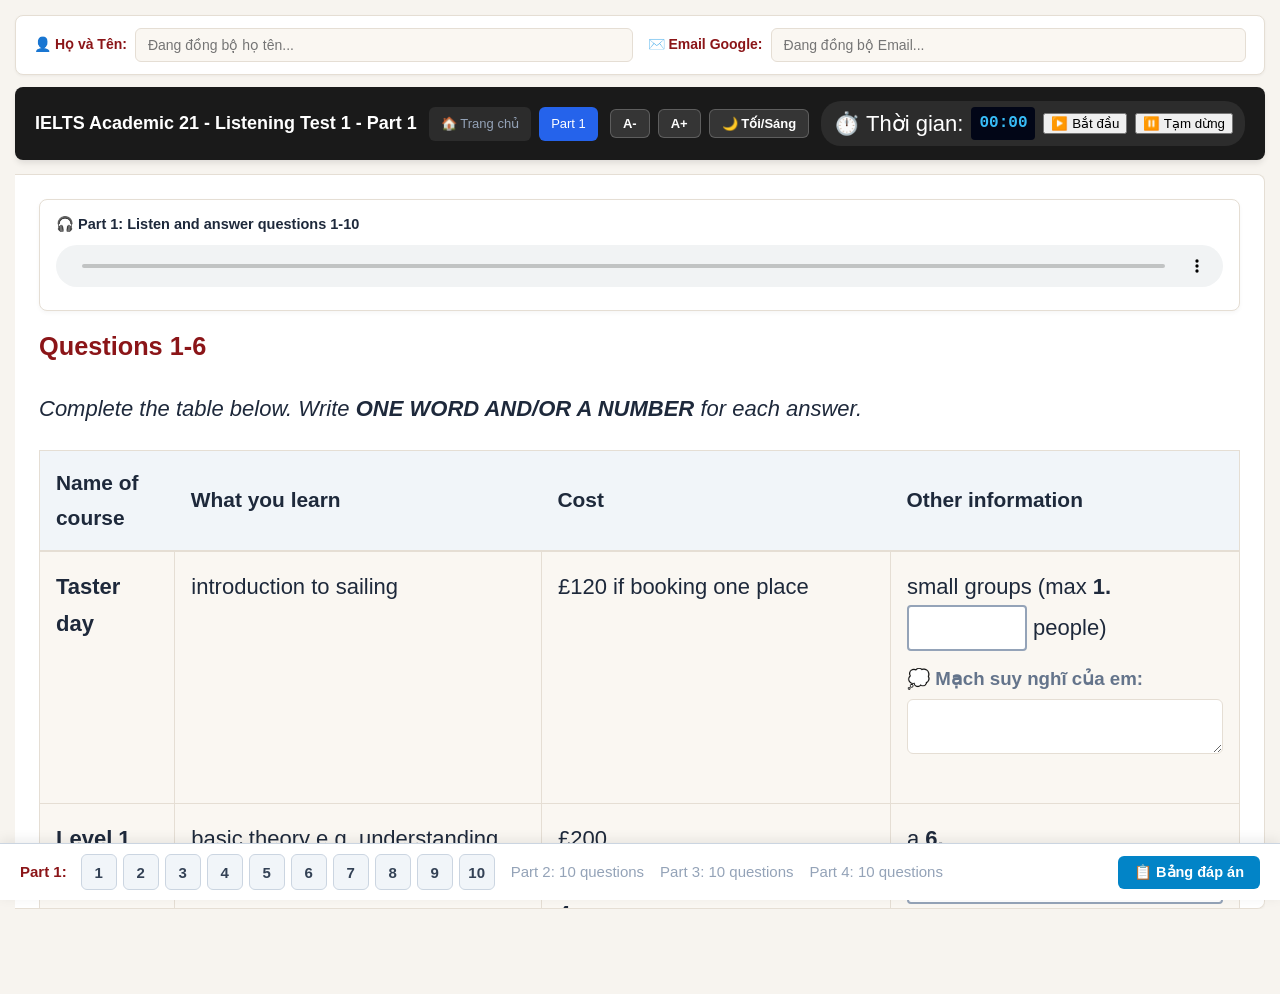
==== commit f8a4f587: "Update cam21-lis-test1-p1.html" ====
--- a/cam21-lis-test1-p1.html
+++ b/cam21-lis-test1-p1.html
@@ -5,7 +5,7 @@
   <title>IELTS 21 Listening Test 1 - Part 1: Oyster Bay Sailing Club</title>
   <link rel="stylesheet" href="ielts-core.css">
 </head>
-<body>
+<body class="listening-test">
 
 <div class="user-info-box">
   <div class="user-info-field">
@@ -26,7 +26,6 @@
     <a href="cam21-lis-test1-p1.html" class="nav-link active">Part 1</a>
   </div>
 
-  <!-- CỤM NÚT ĐỔI CỠ CHỮ VÀ THEME ĐƯỢC KHÔI PHỤC -->
   <div class="header-controls">
     <button class="btn-header" onclick="changeFontSize(-1)" title="Giảm cỡ chữ">A-</button>
     <button class="btn-header" onclick="changeFontSize(1)" title="Tăng cỡ chữ">A+</button>
@@ -43,10 +42,9 @@
   <div class="score-badge" id="scoreBadge">Điểm số: <span id="scoreText">0/10</span></div>
 </div>
 
-<!-- CONTAINER CHÍNH -->
 <div class="container" id="mainContainer">
   
-  <!-- CỘT TRÁI: TRANSCRIPT (ẨN KHI LÀM BÀI, HIỆN KHI NỘP BÀI) -->
+  <!-- CỘT TRÁI: TRANSCRIPT (ẨN KHI LÀM BÀI, CHỈ HIỆN KHI NỘP BÀI ĐỐI CHIẾU) -->
   <div class="passage-box" id="passageBox">
     <h2 style="margin-top:0; border-bottom:2px solid var(--primary-blue); padding-bottom:6px;">LISTENING TRANSCRIPT - PART 1</h2>
     <p style="font-size: 0.75em; color: #64748b; font-style: italic; margin-bottom: 16px;">
--- a/ielts-core.css
+++ b/ielts-core.css
@@ -1,11 +1,12 @@
 /* ==========================================================================
-   IELTS PRACTICE TEST CORE STYLESHEET (ENHANCED BIG FONT VERSION)
-   Features: Font x1.5 (~22px), Font Controls (A-/A+), Dark Theme,
-             Resizable Split 2 Columns, Audio Sync, Result Modal, Bottom Bar
+   IELTS PRACTICE TEST CORE STYLESHEET (UNIFIED: READING + LISTENING)
+   - READING: Giữ nguyên 100% gốc (2 cột từ đầu, cỡ chữ 15px, đầy đủ tool highlight)
+   - LISTENING (.listening-test): Chữ to 1.5x (~22px), full-width lúc làm bài,
+     chia 2 cột khi nộp bài, Audio Sync, Resizer ◄►, Bottom Bar & Result Modal.
    ========================================================================== */
 
 :root {
-  --font-size-base: 22px; /* Đã tăng gấp 1.5 lần so với 15px */
+  --font-size-base: 15px; /* Mặc định 15px cho Reading */
   --bg-body: #F7F4EF;
   --bg-card: #FFFFFF;
   --bg-subcard: #FAF7F2;
@@ -16,6 +17,7 @@
   --primary-dark: #1A1A1A;
 }
 
+/* Dark Mode Theme Variables */
 body.dark-theme {
   --bg-body: #0f172a;
   --bg-card: #1e293b;
@@ -32,11 +34,12 @@
 body {
   font-family: 'Segoe UI', -apple-system, BlinkMacSystemFont, Roboto, Helvetica, Arial, sans-serif;
   margin: 0;
-  padding: 15px 15px 85px 15px; /* Để trống cho bottom nav bar */
+  padding: 15px;
   background-color: var(--bg-body);
   color: var(--text-main);
   font-size: var(--font-size-base);
   line-height: 1.7;
+  transition: background-color 0.2s, color 0.2s;
 }
 
 /* User Info Bar */
@@ -50,27 +53,28 @@
   flex-wrap: wrap;
   gap: 15px;
   align-items: center;
+  box-shadow: 0 1px 3px rgba(0,0,0,0.05);
 }
 
 .user-info-field {
   display: flex;
   align-items: center;
-  gap: 10px;
+  gap: 8px;
   flex: 1;
   min-width: 260px;
 }
 
 .user-info-field label {
-  font-weight: 700;
+  font-weight: 600;
   color: var(--primary-blue);
-  font-size: 0.85em;
+  font-size: 14px;
   white-space: nowrap;
 }
 
 .user-info-field input {
-  padding: 8px 14px;
-  font-size: 0.85em;
-  border: 1.5px solid var(--border-color);
+  padding: 8px 12px;
+  font-size: 14px;
+  border: 1px solid var(--border-color);
   background: var(--bg-subcard);
   color: var(--text-main);
   border-radius: 6px;
@@ -78,23 +82,24 @@
   outline: none;
 }
 
-/* Header Bar */
+/* Header Bar & Controls */
 .header-bar {
   background: var(--primary-dark);
   color: #ffffff;
-  padding: 12px 20px;
+  padding: 14px 20px;
   border-radius: 8px;
   margin-bottom: 14px;
   display: flex;
   justify-content: space-between;
   align-items: center;
+  box-shadow: 0 4px 6px -1px rgba(0,0,0,0.1);
   flex-wrap: wrap;
   gap: 12px;
 }
 
 .header-bar h1 {
   margin: 0;
-  font-size: 1.05em;
+  font-size: 18px;
   font-weight: 700;
 }
 
@@ -102,12 +107,34 @@
   display: flex;
   gap: 8px;
   align-items: center;
+}
+
+.header-controls {
+  display: flex;
+  align-items: center;
+  gap: 8px;
+}
+
+.btn-header {
+  background: rgba(255,255,255,0.12);
+  color: #ffffff;
+  border: 1px solid rgba(255,255,255,0.2);
+  padding: 6px 12px;
+  border-radius: 6px;
+  font-size: 13px;
+  font-weight: 600;
+  cursor: pointer;
+  transition: all 0.2s;
+}
+
+.btn-header:hover {
+  background: rgba(255,255,255,0.25);
 }
 
 .nav-link {
   color: #94a3b8;
   text-decoration: none;
-  font-size: 0.75em;
+  font-size: 13px;
   padding: 6px 12px;
   border-radius: 6px;
   background: rgba(255,255,255,0.08);
@@ -115,30 +142,7 @@
 
 .nav-link:hover, .nav-link.active {
   color: #ffffff;
-  background: #b91c1c;
-}
-
-/* Header Controls (Nút đổi cỡ chữ A-, A+ và Theme) */
-.header-controls {
-  display: flex;
-  align-items: center;
-  gap: 6px;
-}
-
-.btn-header {
-  background: rgba(255,255,255,0.15);
-  color: #ffffff;
-  border: 1px solid rgba(255,255,255,0.25);
-  padding: 6px 12px;
-  border-radius: 6px;
-  font-size: 0.75em;
-  font-weight: 700;
-  cursor: pointer;
-  transition: all 0.2s;
-}
-
-.btn-header:hover {
-  background: rgba(255,255,255,0.3);
+  background: #2563eb;
 }
 
 .timer-container {
@@ -151,102 +155,451 @@
 }
 
 .timer-display {
-  font-size: 0.85em;
+  font-size: 16px;
   font-weight: bold;
   font-family: monospace;
   color: #38bdf8;
   background: #020617;
-  padding: 3px 10px;
+  padding: 3px 8px;
   border-radius: 4px;
-}
-
-.btn-timer {
-  background: rgba(255,255,255,0.15);
-  color: white;
-  border: none;
-  padding: 4px 10px;
-  border-radius: 4px;
-  font-size: 0.7em;
-  cursor: pointer;
 }
 
 .score-badge {
   background: #16a34a;
   color: white;
-  padding: 5px 15px;
+  padding: 6px 16px;
   border-radius: 20px;
   font-weight: bold;
-  font-size: 0.8em;
+  font-size: 15px;
   display: none;
 }
 
-/* Audio Player */
+/* ==========================================================================
+   LAYOUT GỐC DÀNH CHO READING (2 CỘT TỪ ĐẦU, CÓ RESIZER CHIA ĐÔI)
+   ========================================================================== */
+.container {
+  display: flex;
+  gap: 0;
+  max-width: 100%;
+  margin: auto;
+  height: calc(100vh - 165px);
+  min-height: 550px;
+  position: relative;
+  overflow: hidden;
+}
+
+.passage-box {
+  width: 50%;
+  background: var(--bg-card);
+  padding: 24px;
+  border-radius: 8px 0 0 8px;
+  overflow-y: auto;
+  box-shadow: 0 1px 3px rgba(0,0,0,0.06);
+  border: 1px solid var(--border-color);
+  font-size: var(--font-size-base);
+  line-height: 1.7;
+}
+
+.resizer {
+  width: 10px;
+  background: var(--border-color);
+  cursor: col-resize;
+  position: relative;
+  z-index: 10;
+  transition: background 0.2s;
+  display: flex;
+  align-items: center;
+  justify-content: center;
+}
+
+.resizer:hover, .resizer.resizing {
+  background: var(--primary-blue);
+}
+
+.resizer::after {
+  content: '⋮';
+  color: #ffffff;
+  font-weight: bold;
+  font-size: 16px;
+}
+
+.question-box {
+  flex: 1;
+  width: 50%;
+  background: var(--bg-card);
+  padding: 24px;
+  border-radius: 0 8px 8px 0;
+  overflow-y: auto;
+  box-shadow: 0 1px 3px rgba(0,0,0,0.06);
+  border: 1px solid var(--border-color);
+  border-left: none;
+  font-size: var(--font-size-base);
+  line-height: 1.7;
+}
+
+/* Typography Bài đọc & Câu hỏi */
+h2 {
+  color: var(--text-main);
+  margin-top: 0;
+  border-bottom: 2px solid var(--primary-blue);
+  padding-bottom: 8px;
+  font-size: 1.25em;
+  font-weight: 700;
+}
+
+h3 {
+  color: var(--primary-blue);
+  margin-top: 10px;
+  font-size: 1.1em;
+  line-height: 1.4;
+}
+
+.passage-box p {
+  margin-bottom: 14px;
+  text-align: justify;
+}
+
+.section-title {
+  font-weight: 700;
+  background: #FDF2F2;
+  color: #8B1518;
+  padding: 10px 14px;
+  border-left: 4px solid var(--primary-blue);
+  margin: 20px 0 14px 0;
+  border-radius: 0 6px 6px 0;
+  font-size: 1.05em;
+}
+
+body.dark-theme .section-title {
+  background: #0369a1;
+  color: #ffffff;
+}
+
+/* Câu hỏi dạng thường & trắc nghiệm của Reading */
+.question {
+  margin-bottom: 22px;
+  padding: 18px;
+  border: 1.5px solid var(--border-color);
+  border-radius: 8px;
+  background-color: var(--bg-subcard);
+  font-size: var(--font-size-base);
+  line-height: 1.7;
+}
+
+.question p {
+  margin-top: 0;
+  font-size: 1em;
+  line-height: 1.7;
+}
+
+.question.correct-border {
+  border-color: #22c55e !important;
+  background-color: rgba(34, 197, 94, 0.08) !important;
+}
+
+.question.incorrect-border {
+  border-color: #ef4444 !important;
+  background-color: rgba(239, 68, 68, 0.08) !important;
+}
+
+.options {
+  display: flex;
+  flex-wrap: wrap;
+  gap: 12px;
+  margin: 12px 0;
+}
+
+.options label {
+  display: inline-flex;
+  align-items: center;
+  gap: 6px;
+  cursor: pointer;
+  font-size: 1em;
+  background: var(--bg-card);
+  padding: 8px 14px;
+  border-radius: 6px;
+  border: 1px solid var(--border-color);
+}
+
+.options-vertical {
+  display: flex;
+  flex-direction: column;
+  gap: 8px;
+}
+
+.options-vertical label {
+  display: flex;
+  align-items: flex-start;
+  padding: 10px 14px;
+}
+
+.summary-word-bank {
+  background: var(--bg-subcard);
+  border: 1px solid var(--border-color);
+  padding: 12px;
+  border-radius: 8px;
+  margin-bottom: 16px;
+  display: grid;
+  grid-template-columns: repeat(auto-fill, minmax(200px, 1fr));
+  gap: 8px;
+  font-size: 0.95em;
+}
+
+input[type="text"].fill-input,
+.question input[type="text"] {
+  padding: 6px 12px;
+  border: 1.5px solid var(--border-color);
+  background: var(--bg-card);
+  color: var(--text-main);
+  border-radius: 4px;
+  min-width: 120px;
+  font-size: 0.95em;
+  outline: none;
+  font-weight: 600;
+}
+
+.thought-box {
+  margin-top: 12px;
+}
+
+.thought-box label {
+  font-size: 0.85em;
+  font-weight: 600;
+  color: var(--text-muted);
+  display: block;
+  margin-bottom: 4px;
+}
+
+.thought-box textarea {
+  width: 100%;
+  height: 55px;
+  padding: 8px 10px;
+  font-size: 0.9em;
+  border: 1px solid var(--border-color);
+  background: var(--bg-card);
+  color: var(--text-main);
+  border-radius: 6px;
+  resize: vertical;
+  font-family: inherit;
+  outline: none;
+}
+
+.btn-submit {
+  background-color: #8B1518;
+  color: white;
+  border: none;
+  padding: 14px 20px;
+  font-size: 1.1em;
+  font-weight: 700;
+  border-radius: 8px;
+  cursor: pointer;
+  width: 100%;
+  margin-top: 20px;
+  box-shadow: 0 2px 4px rgba(2, 132, 199, 0.2);
+}
+
+.btn-submit:hover { filter: brightness(0.9); }
+
+.result {
+  margin-top: 10px;
+  font-weight: 700;
+  font-size: 1em;
+}
+
+.correct-text { color: #16a34a; }
+.incorrect-text { color: #dc2626; }
+
+.explanation {
+  font-size: 1em;
+  line-height: 1.7;
+  color: var(--text-main);
+  background: var(--bg-card);
+  border: 1px solid var(--border-color);
+  border-left: 4px solid var(--primary-blue);
+  padding: 16px;
+  margin-top: 14px;
+  border-radius: 6px;
+  display: none;
+}
+
+.exp-step { margin-bottom: 8px; font-size: 0.98em; }
+
+.kw-exp {
+  background-color: #bbf7d0;
+  color: #14532d;
+  padding: 2px 6px;
+  border-radius: 4px;
+  font-weight: 700;
+}
+
+body.dark-theme .kw-exp {
+  background-color: #14532d;
+  color: #86efac;
+}
+
+/* AI Assistant */
+.ai-assistant-box {
+  margin-top: 14px;
+  padding: 14px;
+  background: var(--bg-subcard);
+  border: 1px solid var(--border-color);
+  border-radius: 8px;
+}
+
+.ai-assistant-box label {
+  font-size: 0.9em;
+  font-weight: 700;
+  color: var(--primary-blue);
+  display: block;
+}
+
+.ai-input-group { display: flex; gap: 8px; margin-top: 8px; }
+
+.ai-input-group input {
+  flex: 1;
+  padding: 8px 12px;
+  font-size: 0.9em;
+  border: 1px solid var(--border-color);
+  background: var(--bg-card);
+  color: var(--text-main);
+  border-radius: 6px;
+  outline: none;
+}
+
+.ai-btn {
+  background: var(--primary-blue);
+  color: white;
+  border: none;
+  padding: 8px 16px;
+  font-size: 0.9em;
+  font-weight: 700;
+  border-radius: 6px;
+  cursor: pointer;
+}
+
+/* Highlighting Logic của Reading */
+.user-highlight {
+  background-color: #fecdd3 !important;
+  border-radius: 2px;
+  cursor: pointer;
+}
+
+.hl-popup {
+  position: absolute;
+  display: none;
+  z-index: 1000;
+  background: #0f172a;
+  color: white;
+  border-radius: 6px;
+  padding: 4px;
+}
+
+.hl-popup button {
+  background: transparent;
+  color: white;
+  border: none;
+  padding: 5px 10px;
+  font-size: 12px;
+  font-weight: 600;
+  cursor: pointer;
+}
+
+.submitted .hl {
+  background-color: #fef08a;
+  padding: 2px 4px;
+  border-radius: 3px;
+  color: #1e293b;
+}
+
+body.dark-theme .submitted .hl {
+  background-color: #854d0e;
+  color: #fef08a;
+}
+
+.submitted .hl-active {
+  background-color: #fde047 !important;
+  outline: 2px solid #ca8a04;
+  color: #1e293b !important;
+}
+
+.submitted .kw {
+  background-color: #86efac !important;
+  font-weight: 700;
+  padding: 1px 4px;
+  border-radius: 3px;
+  color: #14532d;
+}
+
+.submitted .hl::before {
+  content: attr(data-q);
+  background-color: #d97706;
+  color: white;
+  font-size: 11px;
+  font-weight: 700;
+  padding: 1px 5px;
+  border-radius: 3px;
+  margin-right: 4px;
+}
+
+.btn-locate {
+  background: var(--bg-subcard);
+  border: 1px solid var(--border-color);
+  padding: 6px 12px;
+  font-size: 0.9em;
+  border-radius: 4px;
+  cursor: pointer;
+  margin-top: 8px;
+  color: var(--text-main);
+  font-weight: 600;
+}
+
 .audio-player-container {
   background: var(--bg-card);
   border: 1.5px solid var(--border-color);
   border-radius: 8px;
-  padding: 12px 18px;
-  margin-bottom: 20px;
+  padding: 12px 16px;
+  margin-bottom: 18px;
+  box-shadow: 0 2px 4px rgba(0,0,0,0.04);
 }
 
 .audio-player-header {
   font-weight: 700;
-  font-size: 0.85em;
+  font-size: 14.5px;
   color: var(--text-main);
   margin-bottom: 8px;
 }
 
 .audio-player-element {
   width: 100%;
-  height: 44px;
+  height: 42px;
   outline: none;
 }
 
+
 /* ==========================================================================
-   LAYOUT CONTAINER: FULL-WIDTH (Khi làm bài) & SPLIT-VIEW (Sau khi nộp)
+   PHẠM VI RIÊNG BIỆT DÀNH CHO BÀI LISTENING (.listening-test)
+   - HOÀN TOÀN KHÔNG ẢNH HƯỞNG ĐẾN READING BÊN TRÊN
    ========================================================================== */
-.container {
-  display: flex;
-  gap: 0;
-  width: 100%;
-  margin: auto;
-  height: calc(100vh - 220px);
-  min-height: 550px;
-  position: relative;
-  overflow: hidden;
-  border-radius: 8px;
-  border: 1.5px solid var(--border-color);
-  background: var(--bg-card);
-}
-
-.passage-box {
-  display: none; /* Mặc định ẩn khi làm bài */
+body.listening-test {
+  --font-size-base: 22px; /* Chữ to gấp 1.5 lần riêng cho Listening */
+  padding-bottom: 85px; /* Để trống cho Bottom Bar */
+}
+
+/* Trong lúc làm bài Listening: Transcript bị ẩn, Question tràn 100% full-width */
+body.listening-test .passage-box {
+  display: none;
   width: 50%;
-  background: var(--bg-card);
-  padding: 24px;
-  overflow-y: auto;
   font-size: var(--font-size-base);
-  line-height: 1.8;
-}
-
-.resizer {
-  display: none; /* Ẩn khi làm bài */
+}
+
+body.listening-test .resizer {
+  display: none;
   width: 16px;
-  background: #e2e8f0;
-  cursor: col-resize;
-  position: relative;
-  z-index: 10;
-  user-select: none;
-  align-items: center;
-  justify-content: center;
-  transition: background 0.2s;
-}
-
-.resizer:hover, .resizer.resizing {
-  background: #cbd5e1;
-}
-
-.resizer-icon {
+}
+
+body.listening-test .resizer::after { content: ''; } /* Tắt icon 3 chấm cũ của reading */
+
+body.listening-test .resizer-icon {
   background: #ffffff;
   border: 1px solid #94a3b8;
   border-radius: 4px;
@@ -258,66 +611,28 @@
   pointer-events: none;
 }
 
-.question-box {
-  width: 100%; /* Tràn viền 100% lúc đang làm */
-  background: var(--bg-card);
-  padding: 26px;
-  overflow-y: auto;
+body.listening-test .question-box {
+  width: 100%;
   font-size: var(--font-size-base);
-  line-height: 1.8;
-}
-
-/* Khi đã nộp bài hoặc chế độ Review (.submitted-mode) */
-.container.submitted-mode .passage-box {
+}
+
+/* Khi đã nộp bài Listening (.submitted-mode): Chuyển thành 2 cột có resizer ◄► */
+body.listening-test.submitted-mode .passage-box {
   display: block;
   width: 50%;
 }
 
-.container.submitted-mode .resizer {
-  display: flex;
-}
-
-.container.submitted-mode .question-box {
+body.listening-test.submitted-mode .resizer {
+  display: flex;
+}
+
+body.listening-test.submitted-mode .question-box {
   width: calc(50% - 16px);
   flex: 1;
 }
 
-/* ==========================================================================
-   AUDIO-TRACK SYNC TRANSCRIPT
-   ========================================================================== */
-.transcript-line {
-  padding: 6px 10px;
-  border-radius: 6px;
-  margin-bottom: 10px;
-  cursor: pointer;
-  transition: background-color 0.2s;
-  display: block;
-}
-
-.transcript-line:hover {
-  background-color: #f1f5f9;
-}
-
-.transcript-line.playing-active {
-  background-color: #fef08a !important;
-  border-left: 4px solid #eab308;
-}
-
-.time-stamp-tag {
-  font-size: 0.65em;
-  color: #64748b;
-  margin-right: 8px;
-  font-weight: 700;
-  background: #f1f5f9;
-  padding: 2px 6px;
-  border-radius: 4px;
-  user-select: none;
-}
-
-/* ==========================================================================
-   BẢNG VÀ Ô CÂU HỎI TO, RÕ RÀNG
-   ========================================================================== */
-.table-question {
+/* Bảng dạng Listening chữ to */
+body.listening-test .table-question {
   width: 100%;
   border-collapse: collapse;
   margin-top: 15px;
@@ -327,186 +642,60 @@
   font-size: var(--font-size-base);
 }
 
-.table-question th {
+body.listening-test .table-question th {
   background: #f1f5f9;
   border-bottom: 2px solid var(--border-color);
   padding: 14px 16px;
   text-align: left;
   font-weight: 700;
-  color: var(--text-main);
   font-size: 0.95em;
 }
 
-.table-question td {
+body.listening-test .table-question td {
   padding: 16px;
   border-bottom: 1px solid var(--border-color);
   border-right: 1px solid var(--border-color);
   vertical-align: top;
 }
 
-.table-question td:last-child {
-  border-right: none;
-}
-
-/* Ô nhập chữ to, rõ ràng */
-input[type="text"].fill-input,
-.question input[type="text"] {
+body.listening-test .table-question td:last-child { border-right: none; }
+
+body.listening-test input[type="text"].fill-input,
+body.listening-test .question input[type="text"] {
   padding: 8px 14px;
   border: 2px solid #94a3b8;
-  background: var(--bg-card);
-  color: var(--text-main);
-  border-radius: 6px;
-  min-width: 130px;
   font-size: var(--font-size-base);
   font-weight: 700;
-  outline: none;
-  transition: border-color 0.2s;
-}
-
-input[type="text"].fill-input:focus {
-  border-color: #0284c7;
-  box-shadow: 0 0 0 3px rgba(2,132,199,0.15);
-}
-
-/* Mạch suy nghĩ & Trợ giảng AI */
-.thought-box {
-  margin-top: 12px;
-}
-
-.thought-box label {
-  font-size: 0.7em;
-  font-weight: 700;
-  color: var(--text-muted);
+}
+
+/* Audio-Track Sync */
+.transcript-line {
+  padding: 6px 10px;
+  border-radius: 6px;
+  margin-bottom: 10px;
+  cursor: pointer;
+  transition: background-color 0.2s;
   display: block;
-  margin-bottom: 4px;
-}
-
-.thought-box textarea {
-  width: 100%;
-  height: 60px;
-  padding: 8px 12px;
-  font-size: 0.75em;
-  border: 1.5px solid var(--border-color);
-  background: var(--bg-card);
-  color: var(--text-main);
-  border-radius: 6px;
-  resize: vertical;
-  outline: none;
-}
-
-.explanation {
-  font-size: 0.85em;
-  background: var(--bg-card);
-  border: 1px solid var(--border-color);
-  border-left: 4px solid #0284c7;
-  padding: 16px;
-  margin-top: 12px;
-  border-radius: 6px;
-  display: none;
-}
-
-.ai-assistant-box {
-  margin-top: 12px;
-  padding: 14px;
-  background: var(--bg-subcard);
-  border: 1px solid var(--border-color);
-  border-radius: 8px;
-}
-
-.ai-assistant-box label {
-  font-size: 0.75em;
-  font-weight: 700;
-  color: var(--primary-blue);
-  display: block;
-}
-
-.ai-input-group {
-  display: flex;
-  gap: 8px;
-  margin-top: 6px;
-}
-
-.ai-input-group input {
-  flex: 1;
-  padding: 8px 12px;
-  font-size: 0.75em;
-  border: 1.5px solid var(--border-color);
-  background: var(--bg-card);
-  border-radius: 6px;
-}
-
-.ai-btn {
-  background: var(--primary-blue);
-  color: white;
-  border: none;
-  padding: 8px 16px;
-  font-size: 0.75em;
-  font-weight: 700;
-  border-radius: 6px;
-  cursor: pointer;
-}
-
-.btn-locate {
-  background: #f8fafc;
-  border: 1px solid var(--border-color);
-  padding: 6px 12px;
-  font-size: 0.75em;
-  border-radius: 5px;
-  cursor: pointer;
-  margin-top: 8px;
-  font-weight: 600;
-}
-
-.kw-exp {
-  background-color: #bbf7d0;
-  color: #14532d;
-  padding: 2px 8px;
-  border-radius: 4px;
-  font-weight: 700;
-}
-
-/* Nút Submit */
-.btn-submit {
-  background-color: #8B1518;
-  color: white;
-  border: none;
-  padding: 14px 24px;
-  font-size: 0.95em;
-  font-weight: 700;
-  border-radius: 8px;
-  cursor: pointer;
-  width: 100%;
-  margin-top: 30px;
-}
-
-.btn-submit:hover {
-  filter: brightness(1.1);
-}
-
-/* Highlight Transcript */
-.submitted .hl {
-  background-color: #fef08a;
+}
+
+.transcript-line:hover { background-color: #f1f5f9; }
+
+.transcript-line.playing-active {
+  background-color: #fef08a !important;
+  border-left: 4px solid #eab308;
+}
+
+.time-stamp-tag {
+  font-size: 0.65em;
+  color: #64748b;
+  margin-right: 8px;
+  font-weight: 700;
+  background: #f1f5f9;
   padding: 2px 6px;
   border-radius: 4px;
-  color: #1e293b;
-}
-
-.submitted .hl-active {
-  background-color: #fde047 !important;
-  outline: 3px solid #ca8a04;
-}
-
-.submitted .kw {
-  background-color: #86efac !important;
-  font-weight: 700;
-  padding: 2px 6px;
-  border-radius: 4px;
-  color: #14532d;
-}
-
-/* ==========================================================================
-   BOTTOM NAVIGATION BAR
-   ========================================================================== */
+}
+
+/* Bottom Bar riêng của Listening */
 .bottom-nav-bar {
   position: fixed;
   bottom: 0;
@@ -520,15 +709,10 @@
   justify-content: space-between;
   align-items: center;
   z-index: 100;
-  font-size: 0.75em;
-}
-
-.bottom-nav-left {
-  display: flex;
-  align-items: center;
-  gap: 16px;
-  overflow-x: auto;
-}
+  font-size: 15px;
+}
+
+.bottom-nav-left { display: flex; align-items: center; gap: 16px; overflow-x: auto; }
 
 .part-tab-item {
   display: flex;
@@ -539,16 +723,8 @@
   white-space: nowrap;
 }
 
-.part-tab-item.active {
-  color: #8B1518;
-}
-
-.part-q-badges {
-  display: flex;
-  align-items: center;
-  gap: 6px;
-  margin-left: 6px;
-}
+.part-tab-item.active { color: #8B1518; }
+.part-q-badges { display: flex; align-items: center; gap: 6px; margin-left: 6px; }
 
 .q-badge-btn {
   width: 36px;
@@ -586,11 +762,7 @@
   border-color: #b91c1c !important;
 }
 
-.bottom-nav-right {
-  display: flex;
-  align-items: center;
-  gap: 12px;
-}
+.bottom-nav-right { display: flex; align-items: center; gap: 12px; }
 
 .btn-open-modal-list {
   background: #0284c7;
@@ -598,14 +770,12 @@
   border: none;
   padding: 8px 16px;
   border-radius: 6px;
-  font-size: 0.9em;
-  font-weight: 700;
-  cursor: pointer;
-}
-
-/* ==========================================================================
-   POPUP MODAL KẾT QUẢ
-   ========================================================================== */
+  font-size: 14.5px;
+  font-weight: 700;
+  cursor: pointer;
+}
+
+/* Modal Popup Result */
 .modal-backdrop {
   display: none;
   position: fixed;
@@ -630,7 +800,7 @@
   box-shadow: 0 20px 25px -5px rgba(0,0,0,0.25);
   padding: 26px;
   position: relative;
-  font-size: 0.8em;
+  font-size: 15px;
 }
 
 .btn-close-modal {
@@ -656,36 +826,9 @@
   text-align: center;
 }
 
-.modal-score-summary h2 {
-  margin: 0;
-  color: #8B1518;
-  font-size: 1.25em;
-}
-
-.modal-table {
-  width: 100%;
-  border-collapse: collapse;
-}
-
-.modal-table th {
-  background: #f1f5f9;
-  padding: 12px;
-  border-bottom: 2px solid #cbd5e1;
-  text-align: left;
-}
-
-.modal-table td {
-  padding: 12px;
-  border-bottom: 1px solid #e2e8f0;
-}
-
-.ans-correct-tag {
-  color: #16a34a;
-  font-weight: 700;
-}
-
-.ans-incorrect-tag {
-  color: #dc2626;
-  font-weight: 700;
-  text-decoration: line-through;
-}
+.modal-score-summary h2 { margin: 0; color: #8B1518; font-size: 24px; }
+.modal-table { width: 100%; border-collapse: collapse; }
+.modal-table th { background: #f1f5f9; padding: 12px; border-bottom: 2px solid #cbd5e1; text-align: left; }
+.modal-table td { padding: 12px; border-bottom: 1px solid #e2e8f0; }
+.ans-correct-tag { color: #16a34a; font-weight: 700; }
+.ans-incorrect-tag { color: #dc2626; font-weight: 700; text-decoration: line-through; }
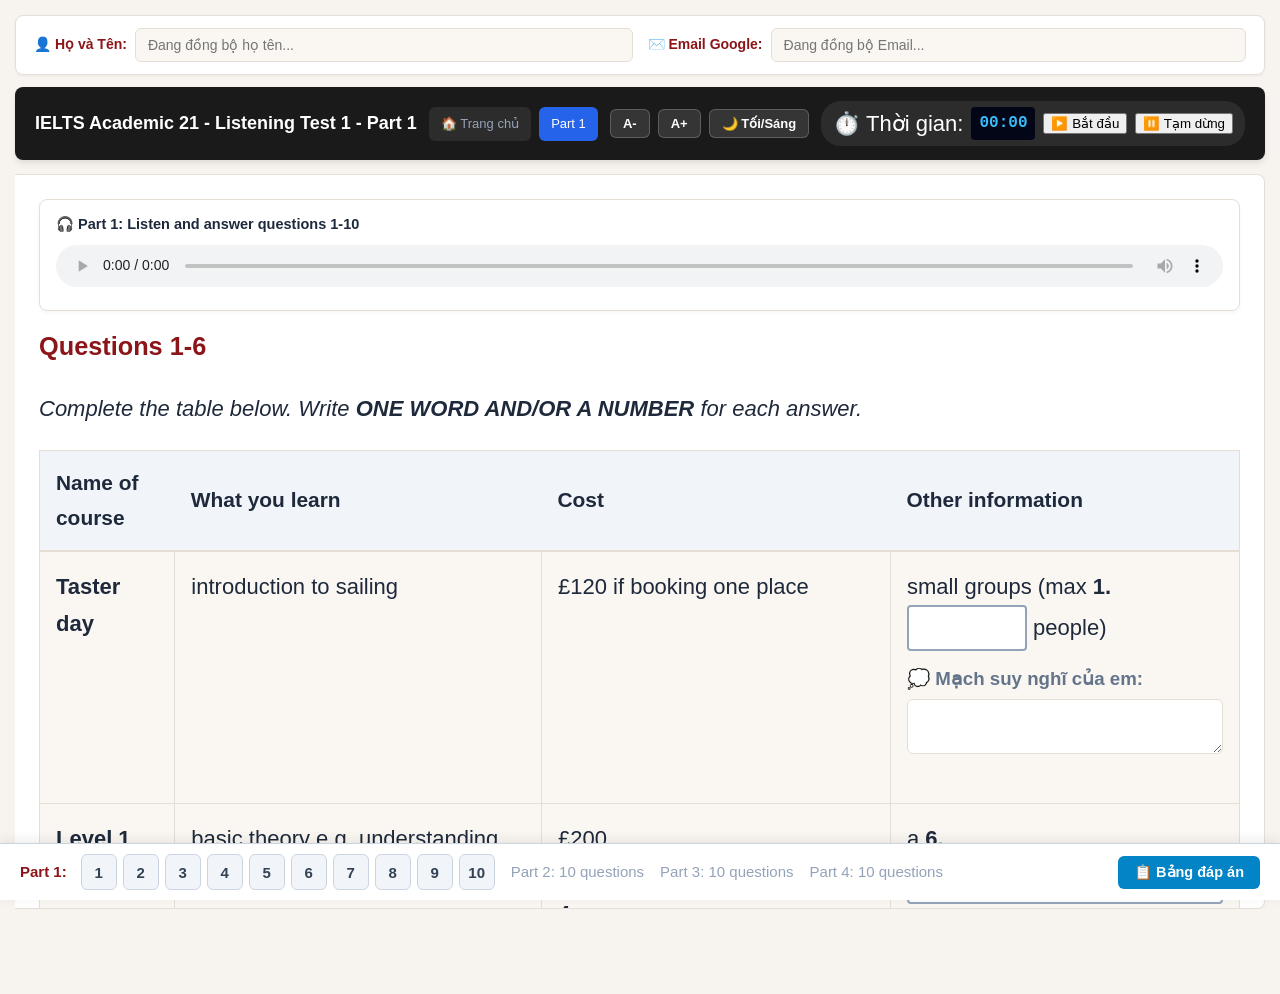
==== commit 6bb4a2d0: "Update cam21-lis-test1-p1.html" ====
--- a/cam21-lis-test1-p1.html
+++ b/cam21-lis-test1-p1.html
@@ -5,7 +5,7 @@
   <title>IELTS 21 Listening Test 1 - Part 1: Oyster Bay Sailing Club</title>
   <link rel="stylesheet" href="ielts-core.css">
 </head>
-<body class="listening-test">
+<body>
 
 <div class="user-info-box">
   <div class="user-info-field">
@@ -44,7 +44,7 @@
 
 <div class="container" id="mainContainer">
   
-  <!-- CỘT TRÁI: TRANSCRIPT (ẨN KHI LÀM BÀI, CHỈ HIỆN KHI NỘP BÀI ĐỐI CHIẾU) -->
+  <!-- CỘT TRÁI: TRANSCRIPT (ẨN KHI LÀM, TỰ HIỆN KHI NỘP BÀI) -->
   <div class="passage-box" id="passageBox">
     <h2 style="margin-top:0; border-bottom:2px solid var(--primary-blue); padding-bottom:6px;">LISTENING TRANSCRIPT - PART 1</h2>
     <p style="font-size: 0.75em; color: #64748b; font-style: italic; margin-bottom: 16px;">
@@ -173,12 +173,12 @@
     </div>
   </div>
 
-  <!-- THANH KÉO ĐỘ RỘNG RESIZER (CÓ ICON 2 MŨI TÊN) -->
+  <!-- THANH KÉO RESIZER CHIA CỘT (◄►) -->
   <div class="resizer" id="dragResizer">
     <div class="resizer-icon">◄►</div>
   </div>
 
-  <!-- CỘT PHẢI: AUDIO & CÂU HỎI -->
+  <!-- CỘT PHẢI: AUDIO & BẢNG CÂU HỎI -->
   <div class="question-box" id="questionBox">
     
     <!-- Audio Player -->
@@ -398,62 +398,6 @@
     </div>
 
     <button class="btn-submit" onclick="checkAnswers()">CHẤM BÀI VÀ NỘP KẾT QUẢ</button>
-  </div>
-</div>
-
-<!-- BOTTOM NAVIGATION BAR CỐ ĐỊNH PHÍA DƯỚI -->
-<div class="bottom-nav-bar">
-  <div class="bottom-nav-left">
-    <div class="part-tab-item active">
-      <span>Part 1:</span>
-      <div class="part-q-badges">
-        <button type="button" class="q-badge-btn" id="badge_q1" onclick="scrollToQuestion('q1')">1</button>
-        <button type="button" class="q-badge-btn" id="badge_q2" onclick="scrollToQuestion('q2')">2</button>
-        <button type="button" class="q-badge-btn" id="badge_q3" onclick="scrollToQuestion('q3')">3</button>
-        <button type="button" class="q-badge-btn" id="badge_q4" onclick="scrollToQuestion('q4')">4</button>
-        <button type="button" class="q-badge-btn" id="badge_q5" onclick="scrollToQuestion('q5')">5</button>
-        <button type="button" class="q-badge-btn" id="badge_q6" onclick="scrollToQuestion('q6')">6</button>
-        <button type="button" class="q-badge-btn" id="badge_q7" onclick="scrollToQuestion('q7')">7</button>
-        <button type="button" class="q-badge-btn" id="badge_q8" onclick="scrollToQuestion('q8')">8</button>
-        <button type="button" class="q-badge-btn" id="badge_q9" onclick="scrollToQuestion('q9')">9</button>
-        <button type="button" class="q-badge-btn" id="badge_q10" onclick="scrollToQuestion('q10')">10</button>
-      </div>
-    </div>
-    <div class="part-tab-item" style="color: #94a3b8; font-weight: normal;">Part 2: 10 questions</div>
-    <div class="part-tab-item" style="color: #94a3b8; font-weight: normal;">Part 3: 10 questions</div>
-    <div class="part-tab-item" style="color: #94a3b8; font-weight: normal;">Part 4: 10 questions</div>
-  </div>
-
-  <div class="bottom-nav-right">
-    <button type="button" class="btn-open-modal-list" onclick="toggleResultModal(true)">
-      📋 Bảng đáp án
-    </button>
-  </div>
-</div>
-
-<!-- POPUP MODAL KẾT QUẢ & BẢNG ĐÁP ÁN -->
-<div class="modal-backdrop" id="resultModal">
-  <div class="modal-content-card">
-    <button class="btn-close-modal" onclick="toggleResultModal(false)">✕</button>
-    
-    <div class="modal-score-summary" id="modalScoreSummaryBox">
-      <h2 id="modalBandScoreText">Band Score: Đang làm bài</h2>
-      <p style="margin: 6px 0 0 0; color: #475569; font-weight: 600;" id="modalScoreDetailText">
-        Hãy điền các câu hỏi và bấm nộp bài để xem điểm chi tiết!
-      </p>
-    </div>
-
-    <table class="modal-table">
-      <thead>
-        <tr>
-          <th style="width: 15%;">#</th>
-          <th style="width: 45%;">Câu trả lời của bạn</th>
-          <th style="width: 40%;">Đáp án đúng</th>
-        </tr>
-      </thead>
-      <tbody id="modalTableBody">
-      </tbody>
-    </table>
   </div>
 </div>
 
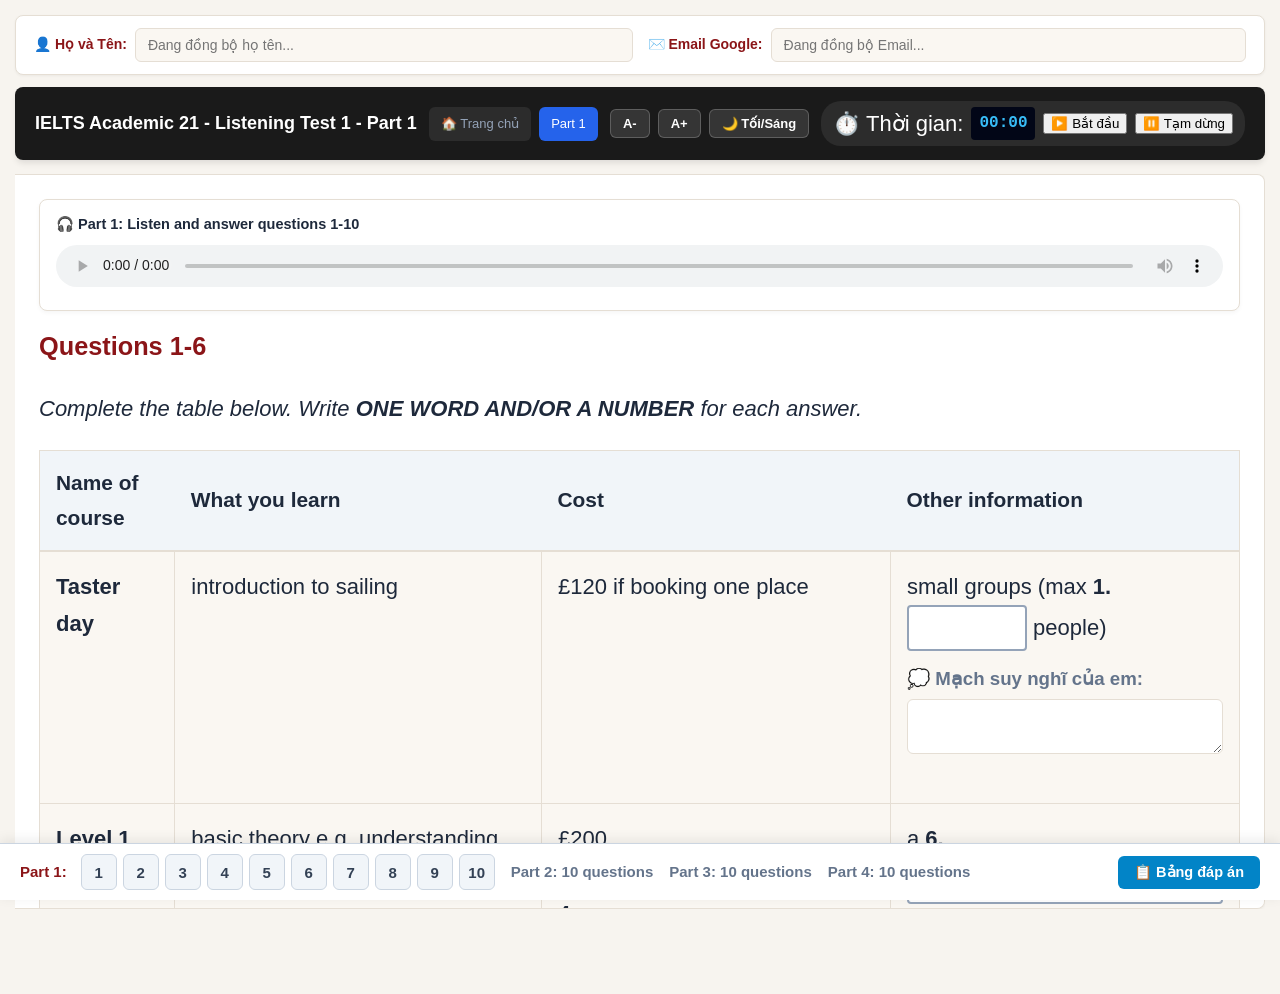
==== commit db322ed6: "Update cam21-lis-test1-p1.html" ====
--- a/cam21-lis-test1-p1.html
+++ b/cam21-lis-test1-p1.html
@@ -44,132 +44,178 @@
 
 <div class="container" id="mainContainer">
   
-  <!-- CỘT TRÁI: TRANSCRIPT (ẨN KHI LÀM, TỰ HIỆN KHI NỘP BÀI) -->
+  <!-- CỘT TRÁI: TRANSCRIPT (KHỚP 100% THEO FILE JSON WHISPER AI) -->
   <div class="passage-box" id="passageBox">
     <h2 style="margin-top:0; border-bottom:2px solid var(--primary-blue); padding-bottom:6px;">LISTENING TRANSCRIPT - PART 1</h2>
-    <p style="font-size: 0.75em; color: #64748b; font-style: italic; margin-bottom: 16px;">
-      💡 <b>Audio-Track Sync:</b> Bấm vào bất kỳ câu nào dưới đây để phát audio ngay đúng câu đó!
+    <p style="font-size: 0.8em; color: var(--text-muted); font-style: italic; margin-bottom: 16px;">
+      💡 <b>Audio-Track Sync:</b> Audio phát đến đâu, lời thoại sẽ tự động sáng đèn và trượt theo đến đó. Bạn có thể bấm vào bất kỳ câu nào để nghe lại đúng câu đó!
     </p>
 
-    <div class="transcript-line" data-time="117">
+    <div class="transcript-line" data-start="117.85" data-end="121.01">
       <span class="time-stamp-tag">01:57</span><b>WOMAN:</b> Hello, Oyster Bay Sailing Club. How can I help you?
     </div>
-    <div class="transcript-line" data-time="121">
+    
+    <div class="transcript-line" data-start="121.87" data-end="126.13">
       <span class="time-stamp-tag">02:01</span><b>MAN:</b> Oh, hi. I'd like to find out about sailing courses for beginners.
     </div>
-    <div class="transcript-line" data-time="125">
-      <span class="time-stamp-tag">02:05</span><b>WOMAN:</b> No problem. Is it for yourself?
-    </div>
-    <div class="transcript-line" data-time="127">
-      <span class="time-stamp-tag">02:07</span><b>MAN:</b> Yes. I had a look online, but I'm not sure which course would be best.
-    </div>
-    <div class="transcript-line" data-time="132">
-      <span class="time-stamp-tag">02:12</span><b>WOMAN:</b> Okay. Well, you might be interested in our Taster Days?
-    </div>
-    <div class="transcript-line" data-time="136">
-      <span class="time-stamp-tag">02:16</span><b>MAN:</b> Possibly.
-    </div>
-    <div class="transcript-line" data-time="138">
-      <span class="time-stamp-tag">02:18</span><b>WOMAN:</b> So, these are for people who've never sailed before. It's basically an introduction to sailing to find out whether you enjoy it and want to carry on with it.
-    </div>
-    <div class="transcript-line" data-time="147">
-      <span class="time-stamp-tag">02:27</span><b>MAN:</b> And how much is that?
-    </div>
-    <div class="transcript-line" data-time="150">
-      <span class="time-stamp-tag">02:30</span><b>WOMAN:</b> It's £120 for the day, but it's reduced to £110 each if there were two of you.
-    </div>
-    <div class="transcript-line" data-time="158">
-      <span class="time-stamp-tag">02:38</span><b>MAN:</b> No, it would just be me.
+
+    <div class="transcript-line" data-start="126.75" data-end="128.75">
+      <span class="time-stamp-tag">02:06</span><b>WOMAN:</b> No problem. Is it for yourself?
+    </div>
+
+    <div class="transcript-line" data-start="129.31" data-end="133.94">
+      <span class="time-stamp-tag">02:09</span><b>MAN:</b> Yes. I had a look online, but I'm not sure which course would be best.
+    </div>
+
+    <div class="transcript-line" data-start="134.48" data-end="138.70">
+      <span class="time-stamp-tag">02:14</span><b>WOMAN:</b> OK. Well, you might be interested in our Taster Days?
+    </div>
+
+    <div class="transcript-line" data-start="139.39" data-end="139.89">
+      <span class="time-stamp-tag">02:19</span><b>MAN:</b> Possibly.
+    </div>
+
+    <div class="transcript-line" data-start="140.45" data-end="150.00">
+      <span class="time-stamp-tag">02:20</span><b>WOMAN:</b> So these are for people who've never sailed before. It's basically an introduction to sailing to find out whether you enjoy it and want to carry on with it.
+    </div>
+
+    <div class="transcript-line" data-start="150.84" data-end="151.90">
+      <span class="time-stamp-tag">02:30</span><b>MAN:</b> And how much is that?
+    </div>
+
+    <div class="transcript-line" data-start="152.54" data-end="159.35">
+      <span class="time-stamp-tag">02:32</span><b>WOMAN:</b> It's £120 for the day, but it's reduced to £110 each if there are two of you.
+    </div>
+
+    <div class="transcript-line" data-start="160.15" data-end="161.37">
+      <span class="time-stamp-tag">02:40</span><b>MAN:</b> No, it would just be me.
     </div>
 
     <!-- CÂU 1 -->
-    <div class="transcript-line" data-time="162">
-      <span class="time-stamp-tag">02:42</span><b>WOMAN:</b> Oh, that's fine. <span class="hl" id="hl-q1" data-q="[Q1]">You'd be in a small group, usually about eight people, but no more than <span class="kw">ten</span></span>, and everyone's always very friendly.
-    </div>
-
-    <div class="transcript-line" data-time="171">
+    <div class="transcript-line" data-start="161.90" data-end="168.31">
+      <span class="time-stamp-tag">02:41</span><b>WOMAN:</b> Oh, that's fine. <span class="hl" id="hl-q1" data-q="[Q1]">You'd be in a small group, usually about eight people, but no more than <span class="kw">ten</span></span>.
+    </div>
+
+    <div class="transcript-line" data-start="168.93" data-end="171.77">
+      <span class="time-stamp-tag">02:48</span><b>WOMAN:</b> And everyone's always very friendly.
+    </div>
+
+    <div class="transcript-line" data-start="171.85" data-end="175.20">
       <span class="time-stamp-tag">02:51</span><b>MAN:</b> Uh-huh. And are there any other suitable courses?
     </div>
-    <div class="transcript-line" data-time="177">
-      <span class="time-stamp-tag">02:57</span><b>WOMAN:</b> The other option is the Level 1 course. These are two-day weekend courses and we run those all year round.
-    </div>
-    <div class="transcript-line" data-time="186">
-      <span class="time-stamp-tag">03:06</span><b>MAN:</b> Okay. And what do you learn on that course?
-    </div>
-
-    <!-- CÂU 2 & 3 -->
-    <div class="transcript-line" data-time="189">
-      <span class="time-stamp-tag">03:09</span><b>WOMAN:</b> This is a mix of theory and practical skills. <span class="hl" id="hl-q2" data-q="[Q2]">So you learn about things like the <span class="kw">weather</span>, which is obviously really important and also the tides</span>, <span class="hl" id="hl-q3" data-q="[Q3]">as well as learning basic sailing skills. You go out into the harbor in special training dinghies for beginners. Two people in each dinghy and an instructor. He or she will make sure you understand everything you need to know about <span class="kw">safety</span></span>.
-    </div>
-
-    <div class="transcript-line" data-time="217">
-      <span class="time-stamp-tag">03:37</span><b>MAN:</b> It sounds like hard work.
-    </div>
-    <div class="transcript-line" data-time="219">
-      <span class="time-stamp-tag">03:39</span><b>WOMAN:</b> Yes, but you'll have a lot of fun, too.
-    </div>
-    <div class="transcript-line" data-time="222">
-      <span class="time-stamp-tag">03:42</span><b>MAN:</b> And the cost of that one is ... ?
+
+    <div class="transcript-line" data-start="176.28" data-end="184.32">
+      <span class="time-stamp-tag">02:56</span><b>WOMAN:</b> The other option is the Level 1 course. These are two-day weekend courses and we run those all year round.
+    </div>
+
+    <div class="transcript-line" data-start="185.20" data-end="187.99">
+      <span class="time-stamp-tag">03:05</span><b>MAN:</b> Okay. And what do you learn on that course?
+    </div>
+
+    <!-- CÂU 2 -->
+    <div class="transcript-line" data-start="188.83" data-end="203.06">
+      <span class="time-stamp-tag">03:08</span><b>WOMAN:</b> This is a mix of theory and practical skills. <span class="hl" id="hl-q2" data-q="[Q2]">So you learn about things like the <span class="kw">weather</span>, which is obviously really important, and also the tides</span>, as well as learning basic sailing skills.
+    </div>
+
+    <!-- CÂU 3 -->
+    <div class="transcript-line" data-start="203.97" data-end="218.78">
+      <span class="time-stamp-tag">03:23</span><b>WOMAN:</b> <span class="hl" id="hl-q3" data-q="[Q3]">You go out into the harbour in special training dinghies for beginners, two people in each dinghy and an instructor. He or she will make sure you understand everything you need to know about <span class="kw">safety</span></span>.
+    </div>
+
+    <div class="transcript-line" data-start="219.44" data-end="220.69">
+      <span class="time-stamp-tag">03:39</span><b>MAN:</b> It sounds like hard work.
+    </div>
+
+    <div class="transcript-line" data-start="221.13" data-end="223.75">
+      <span class="time-stamp-tag">03:41</span><b>WOMAN:</b> Yes, but you'll have a lot of fun, too.
     </div>
 
     <!-- CÂU 4 -->
-    <div class="transcript-line" data-time="224">
-      <span class="time-stamp-tag">03:44</span><b>WOMAN:</b> <span class="hl" id="hl-q4" data-q="[Q4]">£200, but it's a bit cheaper if you decide to join the club. There's a <span class="kw">discount</span> for members</span>.
-    </div>
-
-    <div class="transcript-line" data-time="233">
-      <span class="time-stamp-tag">03:53</span><b>MAN:</b> Well, I'm not sure about that yet.
-    </div>
-    <div class="transcript-line" data-time="235">
-      <span class="time-stamp-tag">03:55</span><b>WOMAN:</b> You've got plenty of time to decide.
-    </div>
-    <div class="transcript-line" data-time="238">
-      <span class="time-stamp-tag">03:58</span><b>MAN:</b> And does the cost include everything?
-    </div>
-
-    <!-- CÂU 5 & 6 -->
-    <div class="transcript-line" data-time="241">
-      <span class="time-stamp-tag">04:01</span><b>WOMAN:</b> <span class="hl" id="hl-q5" data-q="[Q5]">Yes, everything's included. And you also get a really good <span class="kw">dictionary</span> explaining all the sailing terminology</span>. A lot of people struggle with this at first. It's got lots of pictures, so I'm sure you'd find it really helpful. <span class="hl" id="hl-q6" data-q="[Q6]">And on completion of the course, you get a <span class="kw">certificate</span></span>. Then you're ready to move on to the Level 2 course.
-    </div>
-
-    <div class="transcript-line" data-time="266">
-      <span class="time-stamp-tag">04:26</span><b>MAN:</b> Sounds good.
-    </div>
-
-    <!-- CÂU 7 - 10 -->
-    <div class="transcript-line" data-time="308">
-      <span class="time-stamp-tag">05:08</span><b>WOMAN:</b> I think that's all the info you need for now. Just a couple of general things. For example, it's really important that you know how to swim.
-    </div>
-    <div class="transcript-line" data-time="316">
-      <span class="time-stamp-tag">05:16</span><b>MAN:</b> Yes, I'm pretty confident in the water.
+    <div class="transcript-line" data-start="224.71" data-end="234.20">
+      <span class="time-stamp-tag">03:44</span><b>MAN:</b> And the cost of that one is...? <b>WOMAN:</b> <span class="hl" id="hl-q4" data-q="[Q4]">£200, but it's a bit cheaper if you decide to join the club. There's a <span class="kw">discount</span> for members</span>.
+    </div>
+
+    <div class="transcript-line" data-start="235.02" data-end="236.68">
+      <span class="time-stamp-tag">03:55</span><b>MAN:</b> Well, I'm not sure about that yet.
+    </div>
+
+    <div class="transcript-line" data-start="237.32" data-end="239.43">
+      <span class="time-stamp-tag">03:57</span><b>WOMAN:</b> You've got plenty of time to decide.
+    </div>
+
+    <div class="transcript-line" data-start="240.37" data-end="242.39">
+      <span class="time-stamp-tag">04:00</span><b>MAN:</b> And does the cost include everything?
+    </div>
+
+    <!-- CÂU 5 -->
+    <div class="transcript-line" data-start="242.85" data-end="259.54">
+      <span class="time-stamp-tag">04:02</span><b>WOMAN:</b> <span class="hl" id="hl-q5" data-q="[Q5]">Yes, everything's included. And you also get a really good <span class="kw">dictionary</span> explaining all the sailing terminology</span>. A lot of people struggle with this at first. It's got lots of pictures, so I'm sure you'd find it really helpful.
+    </div>
+
+    <!-- CÂU 6 -->
+    <div class="transcript-line" data-start="260.26" data-end="267.12">
+      <span class="time-stamp-tag">04:20</span><b>WOMAN:</b> <span class="hl" id="hl-q6" data-q="[Q6]">And on completion of the course, you get a <span class="kw">certificate</span></span>. Then you're ready to move on to the Level 2 course.
+    </div>
+
+    <div class="transcript-line" data-start="267.75" data-end="268.25">
+      <span class="time-stamp-tag">04:27</span><b>MAN:</b> Sounds good.
+    </div>
+
+    <!-- Đoạn nghỉ giữa Part 1 -->
+    <div class="transcript-line" data-start="271.70" data-end="304.83" style="font-style: italic; opacity: 0.75; background: var(--bg-subcard);">
+      <span class="time-stamp-tag">04:31</span>[Nghỉ giữa bài để thí sinh đọc câu hỏi 7 - 10]
+    </div>
+
+    <div class="transcript-line" data-start="308.51" data-end="313.86">
+      <span class="time-stamp-tag">05:08</span><b>WOMAN:</b> I think that's all the info you need for now. Just a couple of general things.
+    </div>
+
+    <div class="transcript-line" data-start="314.56" data-end="318.69">
+      <span class="time-stamp-tag">05:14</span><b>WOMAN:</b> For example, it's really important that you know how to swim.
+    </div>
+
+    <div class="transcript-line" data-start="319.44" data-end="322.16">
+      <span class="time-stamp-tag">05:19</span><b>MAN:</b> Yes, I'm pretty confident in the water. <b>WOMAN:</b> Great.
     </div>
 
     <!-- CÂU 7 -->
-    <div class="transcript-line" data-time="319">
-      <span class="time-stamp-tag">05:19</span><b>WOMAN:</b> Great. <span class="hl" id="hl-q7" data-q="[Q7]">The other thing I should tell you is that we provide wetsuits and life jackets, but you need to bring swimming trunks and some old trainers and a <span class="kw">towel</span>. MAN: Yes, definitely</span>. And you might want to bring your own toiletries, things like shampoo.
+    <div class="transcript-line" data-start="322.82" data-end="334.54">
+      <span class="time-stamp-tag">05:22</span><b>WOMAN:</b> <span class="hl" id="hl-q7" data-q="[Q7]">The other thing I should tell you is that we provide wetsuits and life jackets, but you need to bring swimming trunks and some old trainers. MAN: And a <span class="kw">towel</span>? WOMAN: Yes, definitely</span>.
+    </div>
+
+    <div class="transcript-line" data-start="335.24" data-end="340.16">
+      <span class="time-stamp-tag">05:35</span><b>WOMAN:</b> And you might want to bring your own toiletries, things like shampoo. <b>MAN:</b> Okay.
     </div>
 
     <!-- CÂU 8 -->
-    <div class="transcript-line" data-time="337">
-      <span class="time-stamp-tag">05:37</span><b>MAN:</b> <span class="hl" id="hl-q8" data-q="[Q8]">Okay. What about food and drink? Do I need to bring that or is there a <span class="kw">café</span> at the club? WOMAN: Yes, you can get sandwiches, cakes, and snacks there</span>. The food's pretty reasonable.
-    </div>
-
-    <div class="transcript-line" data-time="351">
-      <span class="time-stamp-tag">05:51</span><b>MAN:</b> Okay, good. Well, I think I'm interested in the Level 1 course, but I know absolutely nothing about sailing, so is there anything I can do to prepare myself a bit?
+    <div class="transcript-line" data-start="341.10" data-end="350.27">
+      <span class="time-stamp-tag">05:41</span><b>MAN:</b> <span class="hl" id="hl-q8" data-q="[Q8]">What about food and drink? Do I need to bring that or is there a <span class="kw">café</span> at the club? WOMAN: Yes, you can get sandwiches, cakes and snacks there</span>.
+    </div>
+
+    <div class="transcript-line" data-start="350.83" data-end="353.49">
+      <span class="time-stamp-tag">05:50</span><b>WOMAN:</b> The food's pretty reasonable. <b>MAN:</b> Okay, good.
+    </div>
+
+    <div class="transcript-line" data-start="354.29" data-end="364.22">
+      <span class="time-stamp-tag">05:54</span><b>MAN:</b> Well, I think I'm interested in the Level 1 course, but I know absolutely nothing about sailing, so is there anything I can do to prepare myself a bit?
     </div>
 
     <!-- CÂU 9 -->
-    <div class="transcript-line" data-time="364">
+    <div class="transcript-line" data-start="364.78" data-end="374.65">
       <span class="time-stamp-tag">06:04</span><b>WOMAN:</b> <span class="hl" id="hl-q9" data-q="[Q9]">I recommend you watch some <span class="kw">videos</span> we use for training. They're available online</span>. I can send you the link. They'll give you an idea of what to expect.
     </div>
 
+    <div class="transcript-line" data-start="375.23" data-end="377.27">
+      <span class="time-stamp-tag">06:15</span><b>MAN:</b> Perfect. Thanks. That would be very helpful.
+    </div>
+
     <!-- CÂU 10 -->
-    <div class="transcript-line" data-time="376">
-      <span class="time-stamp-tag">06:16</span><b>MAN:</b> Perfect. Thanks. That would be very helpful. <span class="hl" id="hl-q10" data-q="[Q10]">Oh, and just one other thing. I'll be cycling to the club and will need somewhere to put valuables. I'm just wondering if there are <span class="kw">lockers</span> for people to use? WOMAN: Yes, there are plenty in the changing rooms</span>.
-    </div>
-
-    <div class="transcript-line" data-time="392">
-      <span class="time-stamp-tag">06:32</span><b>MAN:</b> Great. Okay. Well, could you book me on to the...
+    <div class="transcript-line" data-start="378.27" data-end="390.80">
+      <span class="time-stamp-tag">06:18</span><b>MAN:</b> <span class="hl" id="hl-q10" data-q="[Q10]">Oh, and just one other thing. I'll be cycling to the club and will need somewhere to put valuables. I'm just wondering if there are <span class="kw">lockers</span> for people to use? WOMAN: Yes, there are plenty in the changing rooms</span>.
+    </div>
+
+    <div class="transcript-line" data-start="391.46" data-end="399.88">
+      <span class="time-stamp-tag">06:31</span><b>MAN:</b> Great. OK. Well, could you put me on to the...
     </div>
   </div>
 
@@ -187,7 +233,7 @@
         🎧 <b>Part 1:</b> Listen and answer questions 1-10
       </div>
       <audio id="mainAudioElement" class="audio-player-element" controls preload="metadata">
-        <source src="https://archive.org/download/cambridge-21-test-1_202609/Cambridge%2021%20-%20Test%201.mp3" type="audio/mpeg">
+        <source src="https://archive.org/download/cambridge-ielts-test-1/Cambridge%20IELTS%20Test%201.mp3" type="audio/mpeg">
         Trình duyệt của bạn không hỗ trợ phát âm thanh.
       </audio>
     </div>
@@ -217,7 +263,7 @@
               <div class="result"></div>
               <div class="explanation">
                 <div class="exp-step">• <b>Đáp án đúng:</b> <span class="kw-exp">10</span> hoặc <span class="kw-exp">ten</span></div>
-                <div class="exp-step">• <b>Dấu hiệu:</b> "usually about eight people but no more than ten" (no more than = max).</div>
+                <div class="exp-step">• <b>Dấu hiệu:</b> "usually about eight people, but no more than ten" (no more than = max).</div>
                 <button class="btn-locate" onclick="highlightText('hl-q1')">📍 Xem vị trí transcript</button>
                 <div class="ai-assistant-box">
                   <label>🤖 Hỏi Trợ giảng AI về câu này:</label>
@@ -256,7 +302,7 @@
               <div class="result"></div>
               <div class="explanation">
                 <div class="exp-step">• <b>Đáp án đúng:</b> <span class="kw-exp">safety</span></div>
-                <div class="exp-step">• <b>Dấu hiệu:</b> "understand everything you need to know about safety".</div>
+                <div class="exp-step">• <b>Dấu hiệu:</b> "make sure you understand everything you need to know about safety".</div>
                 <button class="btn-locate" onclick="highlightText('hl-q3')">📍 Xem vị trí transcript</button>
                 <div class="ai-assistant-box">
                   <label>🤖 Hỏi Trợ giảng AI về câu này:</label>
@@ -291,7 +337,7 @@
               <div class="result"></div>
               <div class="explanation">
                 <div class="exp-step">• <b>Đáp án đúng:</b> <span class="kw-exp">dictionary</span></div>
-                <div class="exp-step">• <b>Dấu hiệu:</b> "get a really good dictionary... find it really helpful".</div>
+                <div class="exp-step">• <b>Dấu hiệu:</b> "get a really good dictionary explaining all the sailing terminology".</div>
                 <button class="btn-locate" onclick="highlightText('hl-q5')">📍 Xem vị trí transcript</button>
                 <div class="ai-assistant-box">
                   <label>🤖 Hỏi Trợ giảng AI về câu này:</label>
@@ -337,7 +383,7 @@
           <div class="result"></div>
           <div class="explanation">
             <div class="exp-step">• <b>Đáp án đúng:</b> <span class="kw-exp">towel</span></div>
-            <div class="exp-step">• <b>Dấu hiệu:</b> MAN: "And a towel?" - WOMAN: "Yes definitely".</div>
+            <div class="exp-step">• <b>Dấu hiệu:</b> MAN: "And a towel?" - WOMAN: "Yes, definitely".</div>
             <button class="btn-locate" onclick="highlightText('hl-q7')">📍 Xem vị trí transcript</button>
             <div class="ai-assistant-box">
               <label>🤖 Hỏi Trợ giảng AI về câu này:</label>
@@ -369,7 +415,7 @@
           <div class="result"></div>
           <div class="explanation">
             <div class="exp-step">• <b>Đáp án đúng:</b> <span class="kw-exp">videos</span></div>
-            <div class="exp-step">• <b>Dấu hiệu:</b> "I recommend you watch some videos... available online".</div>
+            <div class="exp-step">• <b>Dấu hiệu:</b> "I recommend you watch some videos we use for training... available online".</div>
             <button class="btn-locate" onclick="highlightText('hl-q9')">📍 Xem vị trí transcript</button>
             <div class="ai-assistant-box">
               <label>🤖 Hỏi Trợ giảng AI về câu này:</label>
@@ -385,7 +431,7 @@
           <div class="result"></div>
           <div class="explanation">
             <div class="exp-step">• <b>Đáp án đúng:</b> <span class="kw-exp">lockers</span></div>
-            <div class="exp-step">• <b>Dấu hiệu:</b> "wondering if there are lockers... WOMAN: Yes, there are plenty".</div>
+            <div class="exp-step">• <b>Dấu hiệu:</b> "wondering if there are lockers for people to use? WOMAN: Yes, there are plenty in the changing rooms".</div>
             <button class="btn-locate" onclick="highlightText('hl-q10')">📍 Xem vị trí transcript</button>
             <div class="ai-assistant-box">
               <label>🤖 Hỏi Trợ giảng AI về câu này:</label>
--- a/ielts-core.css
+++ b/ielts-core.css
@@ -581,7 +581,6 @@
    - HOÀN TOÀN KHÔNG ẢNH HƯỞNG ĐẾN READING BÊN TRÊN
    ========================================================================== */
 body.listening-test {
-  --font-size-base: 22px; /* Chữ to gấp 1.5 lần riêng cho Listening */
   padding-bottom: 85px; /* Để trống cho Bottom Bar */
 }
 
@@ -668,31 +667,52 @@
   font-weight: 700;
 }
 
-/* Audio-Track Sync */
+/* Transcript Line & Smart Active Highlight */
 .transcript-line {
-  padding: 6px 10px;
-  border-radius: 6px;
-  margin-bottom: 10px;
-  cursor: pointer;
-  transition: background-color 0.2s;
+  padding: 8px 12px;
+  border-radius: 6px;
+  margin-bottom: 8px;
+  cursor: pointer;
+  transition: background-color 0.25s ease, border-left 0.2s ease, transform 0.15s ease;
   display: block;
-}
-
-.transcript-line:hover { background-color: #f1f5f9; }
+  border-left: 4px solid transparent;
+}
+
+.transcript-line:hover {
+  background-color: #f1f5f9;
+}
+
+body.dark-theme .transcript-line:hover {
+  background-color: #334155;
+}
 
 .transcript-line.playing-active {
   background-color: #fef08a !important;
-  border-left: 4px solid #eab308;
+  color: #0f172a !important;
+  border-left: 4px solid #d97706 !important;
+  box-shadow: 0 2px 6px rgba(217, 119, 6, 0.15);
+}
+
+body.dark-theme .transcript-line.playing-active {
+  background-color: #78350f !important;
+  color: #fef08a !important;
+  border-left: 4px solid #f59e0b !important;
 }
 
 .time-stamp-tag {
-  font-size: 0.65em;
+  font-size: 0.72em;
   color: #64748b;
   margin-right: 8px;
   font-weight: 700;
-  background: #f1f5f9;
+  background: #e2e8f0;
   padding: 2px 6px;
   border-radius: 4px;
+  user-select: none;
+}
+
+body.dark-theme .time-stamp-tag {
+  background: #334155;
+  color: #94a3b8;
 }
 
 /* Bottom Bar riêng của Listening */
